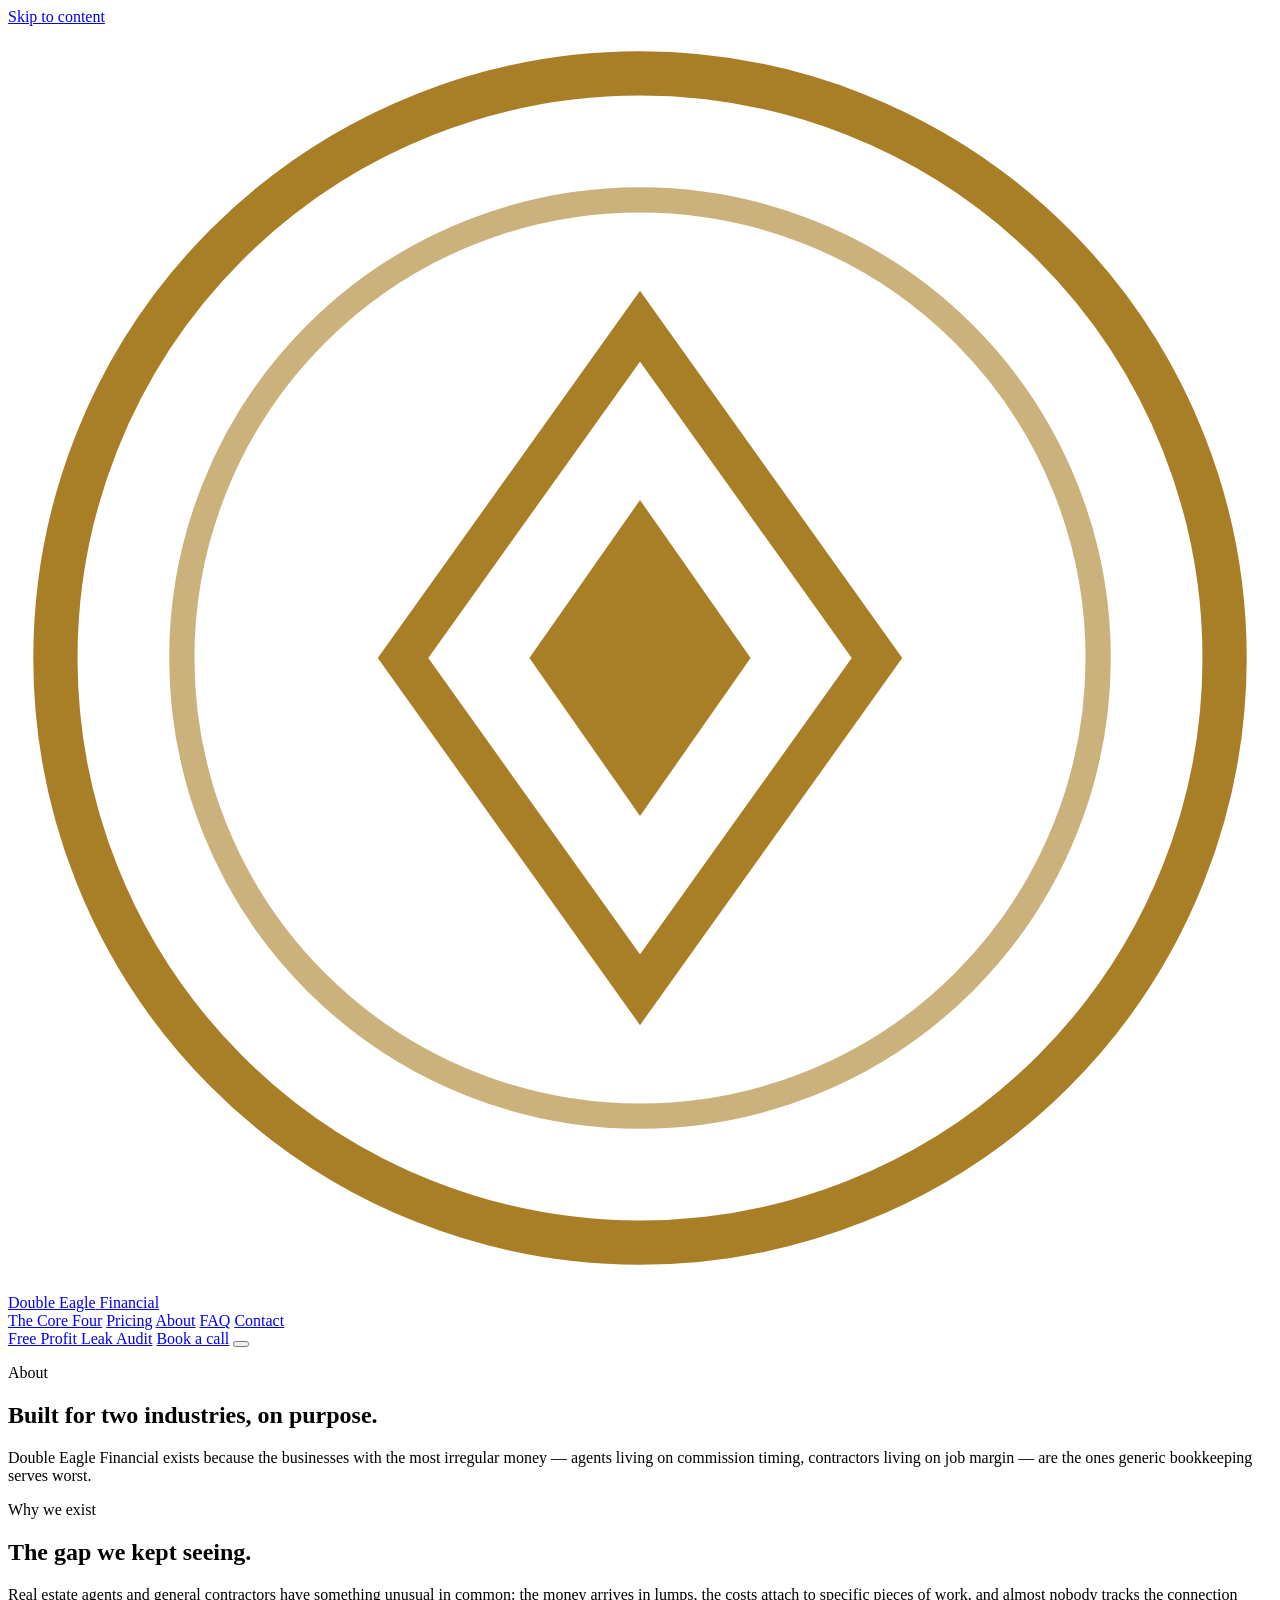
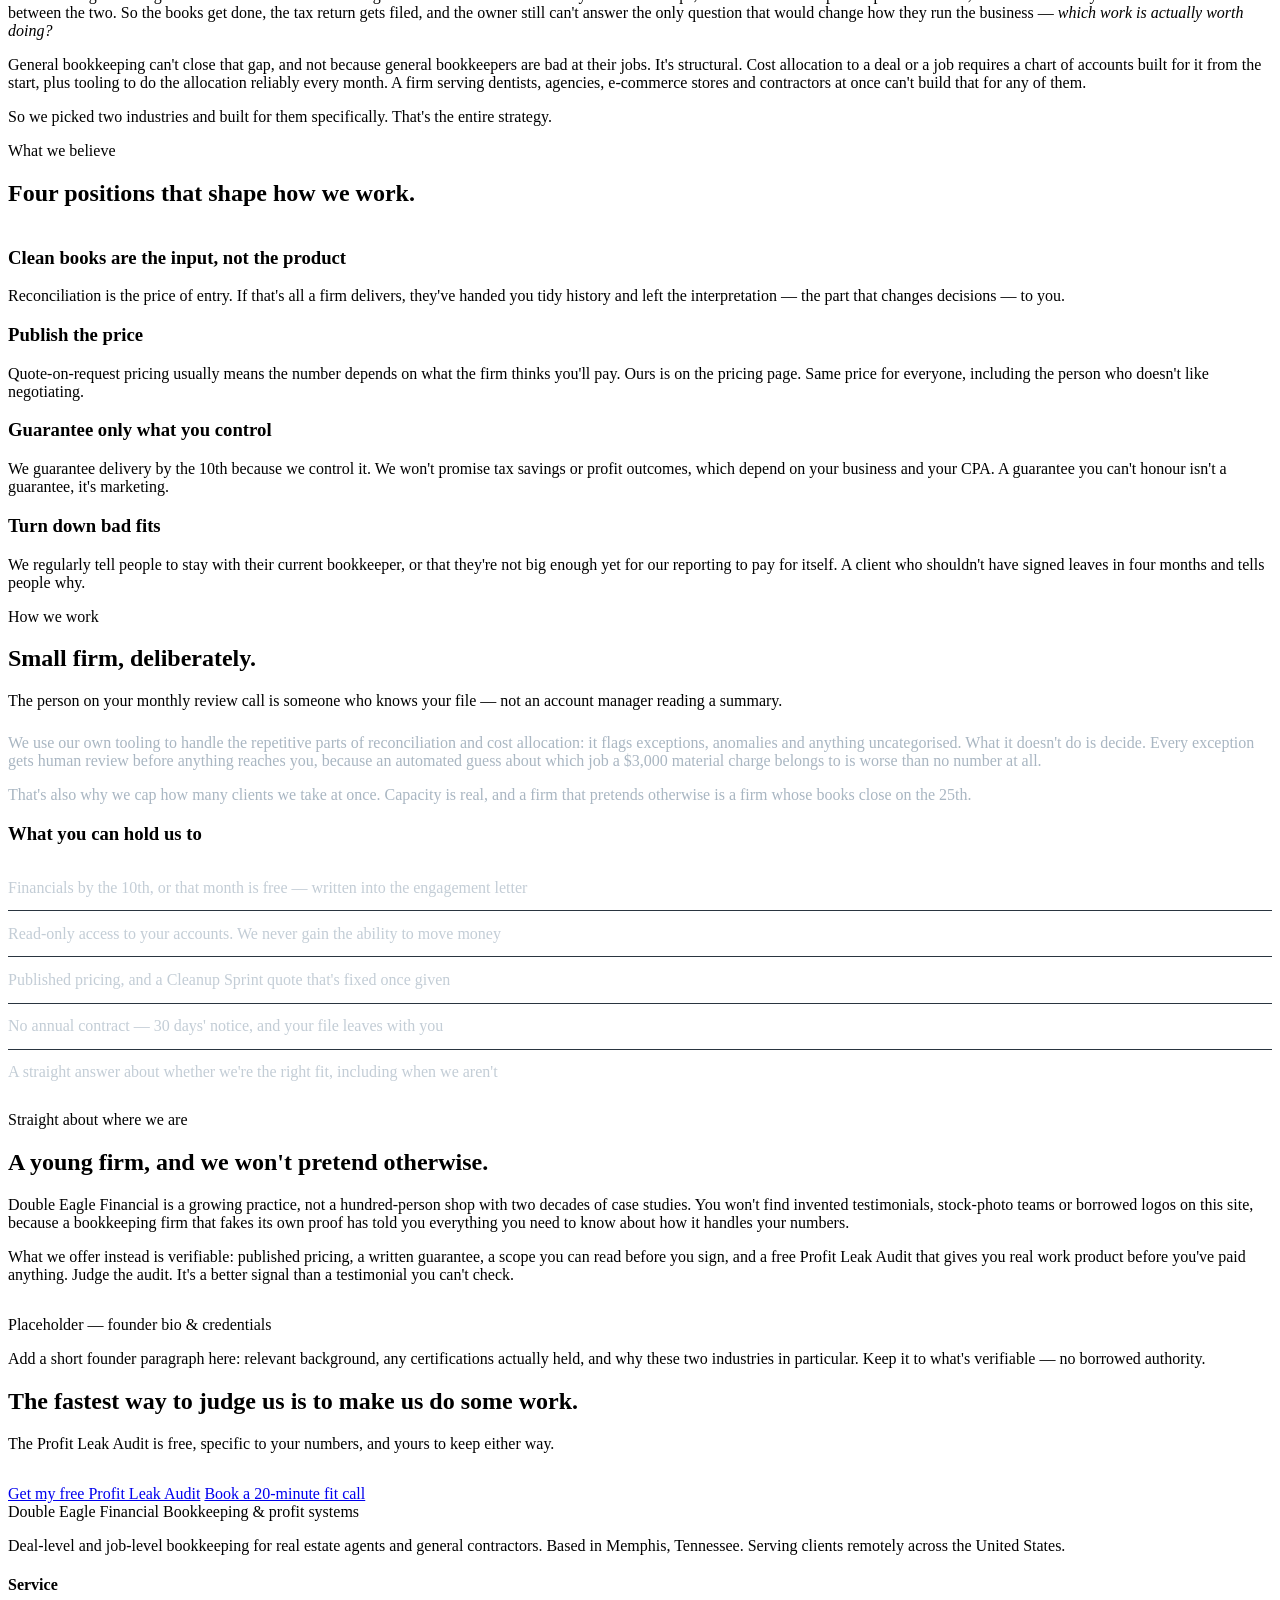
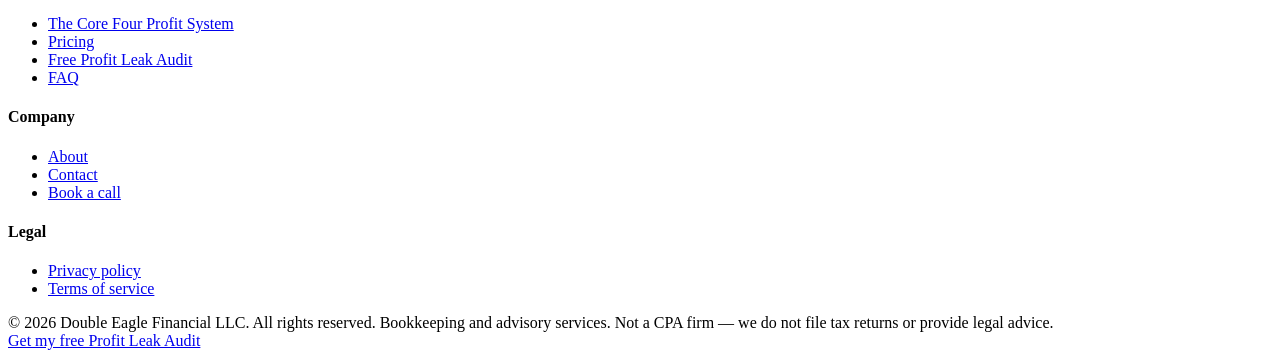
==== about.html @ de927825 "Add files via upload" ====
<!DOCTYPE html>
<html lang="en">
<head>
<meta charset="utf-8">
<meta name="viewport" content="width=device-width, initial-scale=1">
<title>About Double Eagle Financial | Bookkeeping Built for One Niche</title>
<meta name="description" content="Why we only work with real estate agents and general contractors, how we work, and what you can hold us to.">
<link rel="canonical" href="https://www.doubleeaglefinancial.com/about.html">
<meta name="robots" content="index, follow">

<meta property="og:type" content="website">
<meta property="og:site_name" content="Double Eagle Financial">
<meta property="og:title" content="About Double Eagle Financial | Bookkeeping Built for One Niche">
<meta property="og:description" content="Why we only work with real estate agents and general contractors, how we work, and what you can hold us to.">
<meta property="og:url" content="https://www.doubleeaglefinancial.com/about.html">
<meta property="og:image" content="https://www.doubleeaglefinancial.com/assets/img/og-card.svg">
<meta name="twitter:card" content="summary_large_image">

<link rel="icon" href="/assets/img/favicon.svg" type="image/svg+xml">
<link rel="apple-touch-icon" href="/assets/img/favicon.svg">
<meta name="theme-color" content="#10161C">

<link rel="preconnect" href="https://fonts.googleapis.com">
<link rel="preconnect" href="https://fonts.gstatic.com" crossorigin>
<link rel="preload" as="style" href="https://fonts.googleapis.com/css2?family=Fraunces:ital,opsz,wght@0,9..144,400..600;1,9..144,400..500&family=Inter:wght@400..700&family=IBM+Plex+Mono:wght@400;500&display=swap">
<link rel="stylesheet" href="https://fonts.googleapis.com/css2?family=Fraunces:ital,opsz,wght@0,9..144,400..600;1,9..144,400..500&family=Inter:wght@400..700&family=IBM+Plex+Mono:wght@400;500&display=swap" media="print" onload="this.media='all'">
<noscript><link rel="stylesheet" href="https://fonts.googleapis.com/css2?family=Fraunces:ital,opsz,wght@0,9..144,400..600;1,9..144,400..500&family=Inter:wght@400..700&family=IBM+Plex+Mono:wght@400;500&display=swap"></noscript>

<script>document.documentElement.className+=" js";</script>
<link rel="stylesheet" href="/assets/css/styles.css">
<script src="/assets/js/config.js"></script>

</head>
<body data-page="about">
<a class="skip-link" href="#main">Skip to content</a>

<header class="site-header">
  <div class="wrap header-inner">
    <a class="logo" href="/" aria-label="Double Eagle Financial — home">
      <svg class="logo-mark" viewBox="0 0 40 40" fill="none" aria-hidden="true" focusable="false">
        <circle cx="20" cy="20" r="18.5" stroke="#A87F26" stroke-width="1.4"/>
        <circle cx="20" cy="20" r="14.5" stroke="#A87F26" stroke-width="0.8" opacity="0.6"/>
        <path d="M20 9.5 L27.5 20 L20 30.5 L12.5 20 Z" stroke="#A87F26" stroke-width="1.3" fill="none"/>
        <path d="M20 15 L23.5 20 L20 25 L16.5 20 Z" fill="#A87F26"/>
      </svg>
      <span class="logo-text">
        <span class="logo-name">Double Eagle</span>
        <span class="logo-sub">Financial</span>
      </span>
    </a>

    <nav class="nav" id="primary-nav" aria-label="Main">
      <a href="/the-core-four.html">The Core Four</a>
      <a href="/pricing.html">Pricing</a>
      <a href="/about.html" aria-current="page">About</a>
      <a href="/faq.html">FAQ</a>
      <a href="/contact.html">Contact</a>
    </nav>

    <div class="header-cta">
      <a class="btn btn--ghost" href="/profit-leak-audit.html" data-cta="lead-magnet" data-cta-location="header">Free Profit Leak Audit</a>
      <a class="btn btn--primary" href="/book-a-call.html" data-cta="book-call" data-cta-location="header">Book a call</a>
      <button class="nav-toggle" type="button" aria-expanded="false" aria-controls="primary-nav" aria-label="Open menu">
        <span></span>
      </button>
    </div>
  </div>
</header>

<main id="main">
<section class="page-head">
  <div class="wrap">
    <p class="eyebrow">About</p>
    <h1>Built for two industries, on purpose.</h1>
    <p class="lede">Double Eagle Financial exists because the businesses with the most irregular money — agents living on commission timing, contractors living on job margin — are the ones generic bookkeeping serves worst.</p>
  </div>
</section>

<section class="section section--white">
  <div class="wrap wrap--narrow">
    <p class="eyebrow">Why we exist</p>
    <h2>The gap we kept seeing.</h2>
    <p>Real estate agents and general contractors have something unusual in common: the money arrives in lumps, the costs attach to specific pieces of work, and almost nobody tracks the connection between the two. So the books get done, the tax return gets filed, and the owner still can't answer the only question that would change how they run the business — <em>which work is actually worth doing?</em></p>
    <p>General bookkeeping can't close that gap, and not because general bookkeepers are bad at their jobs. It's structural. Cost allocation to a deal or a job requires a chart of accounts built for it from the start, plus tooling to do the allocation reliably every month. A firm serving dentists, agencies, e-commerce stores and contractors at once can't build that for any of them.</p>
    <p>So we picked two industries and built for them specifically. That's the entire strategy.</p>
  </div>
</section>

<section class="section">
  <div class="wrap">
    <p class="eyebrow">What we believe</p>
    <h2>Four positions that shape how we work.</h2>
    <div class="grid grid--2 reveal" style="margin-top:2.5rem">
      <div class="card">
        <h3>Clean books are the input, not the product</h3>
        <p>Reconciliation is the price of entry. If that's all a firm delivers, they've handed you tidy history and left the interpretation — the part that changes decisions — to you.</p>
      </div>
      <div class="card">
        <h3>Publish the price</h3>
        <p>Quote-on-request pricing usually means the number depends on what the firm thinks you'll pay. Ours is on the pricing page. Same price for everyone, including the person who doesn't like negotiating.</p>
      </div>
      <div class="card">
        <h3>Guarantee only what you control</h3>
        <p>We guarantee delivery by the 10th because we control it. We won't promise tax savings or profit outcomes, which depend on your business and your CPA. A guarantee you can't honour isn't a guarantee, it's marketing.</p>
      </div>
      <div class="card">
        <h3>Turn down bad fits</h3>
        <p>We regularly tell people to stay with their current bookkeeper, or that they're not big enough yet for our reporting to pay for itself. A client who shouldn't have signed leaves in four months and tells people why.</p>
      </div>
    </div>
  </div>
</section>

<section class="section section--ink">
  <div class="wrap">
    <div class="split">
      <div>
        <p class="eyebrow">How we work</p>
        <h2>Small firm, deliberately.</h2>
        <p class="lede">The person on your monthly review call is someone who knows your file — not an account manager reading a summary.</p>
        <p style="margin-top:1.5rem;color:#A9B6C2">We use our own tooling to handle the repetitive parts of reconciliation and cost allocation: it flags exceptions, anomalies and anything uncategorised. What it doesn't do is decide. Every exception gets human review before anything reaches you, because an automated guess about which job a $3,000 material charge belongs to is worse than no number at all.</p>
        <p style="color:#A9B6C2">That's also why we cap how many clients we take at once. Capacity is real, and a firm that pretends otherwise is a firm whose books close on the 25th.</p>
      </div>
      <div class="card card--ink">
        <h3>What you can hold us to</h3>
        <ul style="list-style:none;padding:0;margin:1.25rem 0 0">
          <li style="padding:.85rem 0;border-bottom:1px solid #2A3540;color:#C3CDD6">Financials by the 10th, or that month is free — written into the engagement letter</li>
          <li style="padding:.85rem 0;border-bottom:1px solid #2A3540;color:#C3CDD6">Read-only access to your accounts. We never gain the ability to move money</li>
          <li style="padding:.85rem 0;border-bottom:1px solid #2A3540;color:#C3CDD6">Published pricing, and a Cleanup Sprint quote that's fixed once given</li>
          <li style="padding:.85rem 0;border-bottom:1px solid #2A3540;color:#C3CDD6">No annual contract — 30 days' notice, and your file leaves with you</li>
          <li style="padding:.85rem 0;color:#C3CDD6">A straight answer about whether we're the right fit, including when we aren't</li>
        </ul>
      </div>
    </div>
  </div>
</section>

<section class="section section--white">
  <div class="wrap wrap--narrow">
    <p class="eyebrow">Straight about where we are</p>
    <h2>A young firm, and we won't pretend otherwise.</h2>
    <p>Double Eagle Financial is a growing practice, not a hundred-person shop with two decades of case studies. You won't find invented testimonials, stock-photo teams or borrowed logos on this site, because a bookkeeping firm that fakes its own proof has told you everything you need to know about how it handles your numbers.</p>
    <p>What we offer instead is verifiable: published pricing, a written guarantee, a scope you can read before you sign, and a free Profit Leak Audit that gives you real work product before you've paid anything. Judge the audit. It's a better signal than a testimonial you can't check.</p>
    <div class="proof-placeholder" style="margin-top:2rem">
      <span class="tag">Placeholder — founder bio &amp; credentials</span>
      <p>Add a short founder paragraph here: relevant background, any certifications actually held, and why these two industries in particular. Keep it to what's verifiable — no borrowed authority.</p>
    </div>
  </div>
</section>

<section class="section cta-band">
  <div class="wrap">
    <h2>The fastest way to judge us is to make us do some work.</h2>
    <p class="lede">The Profit Leak Audit is free, specific to your numbers, and yours to keep either way.</p>
    <div class="btn-row btn-row--center" style="margin-top:2rem">
      <a class="btn btn--primary" href="/profit-leak-audit.html" data-cta="lead-magnet" data-cta-location="about-footer">Get my free Profit Leak Audit</a>
      <a class="btn btn--ghost" href="/book-a-call.html" data-cta="book-call" data-cta-location="about-footer">Book a 20-minute fit call</a>
    </div>
  </div>
</section>

</main>

<footer class="site-footer">
  <div class="wrap">
    <div class="footer-grid">
      <div class="footer-brand">
        <span class="logo-text">
          <span class="logo-name">Double Eagle Financial</span>
          <span class="logo-sub">Bookkeeping &amp; profit systems</span>
        </span>
        <p class="footer-blurb">Deal-level and job-level bookkeeping for real estate agents and general contractors. Based in Memphis, Tennessee. Serving clients remotely across the United States.</p>
      </div>
      <div>
        <h4>Service</h4>
        <ul>
          <li><a href="/the-core-four.html">The Core Four Profit System</a></li>
          <li><a href="/pricing.html">Pricing</a></li>
          <li><a href="/profit-leak-audit.html">Free Profit Leak Audit</a></li>
          <li><a href="/faq.html">FAQ</a></li>
        </ul>
      </div>
      <div>
        <h4>Company</h4>
        <ul>
          <li><a href="/about.html">About</a></li>
          <li><a href="/contact.html">Contact</a></li>
          <li><a href="/book-a-call.html">Book a call</a></li>
        </ul>
      </div>
      <div>
        <h4>Legal</h4>
        <ul>
          <li><a href="/privacy.html">Privacy policy</a></li>
          <li><a href="/terms.html">Terms of service</a></li>
        </ul>
      </div>
    </div>
    <div class="footer-bottom">
      <span>© 2026 Double Eagle Financial LLC. All rights reserved.</span>
      <span class="footer-legal">Bookkeeping and advisory services. Not a CPA firm — we do not file tax returns or provide legal advice.</span>
    </div>
  </div>
</footer>

<div class="sticky-cta" aria-hidden="false">
  <a class="btn btn--primary" href="/profit-leak-audit.html" data-cta="lead-magnet" data-cta-location="sticky">Get my free Profit Leak Audit</a>
</div>

<script src="/assets/js/main.js" defer></script>
</body>
</html>
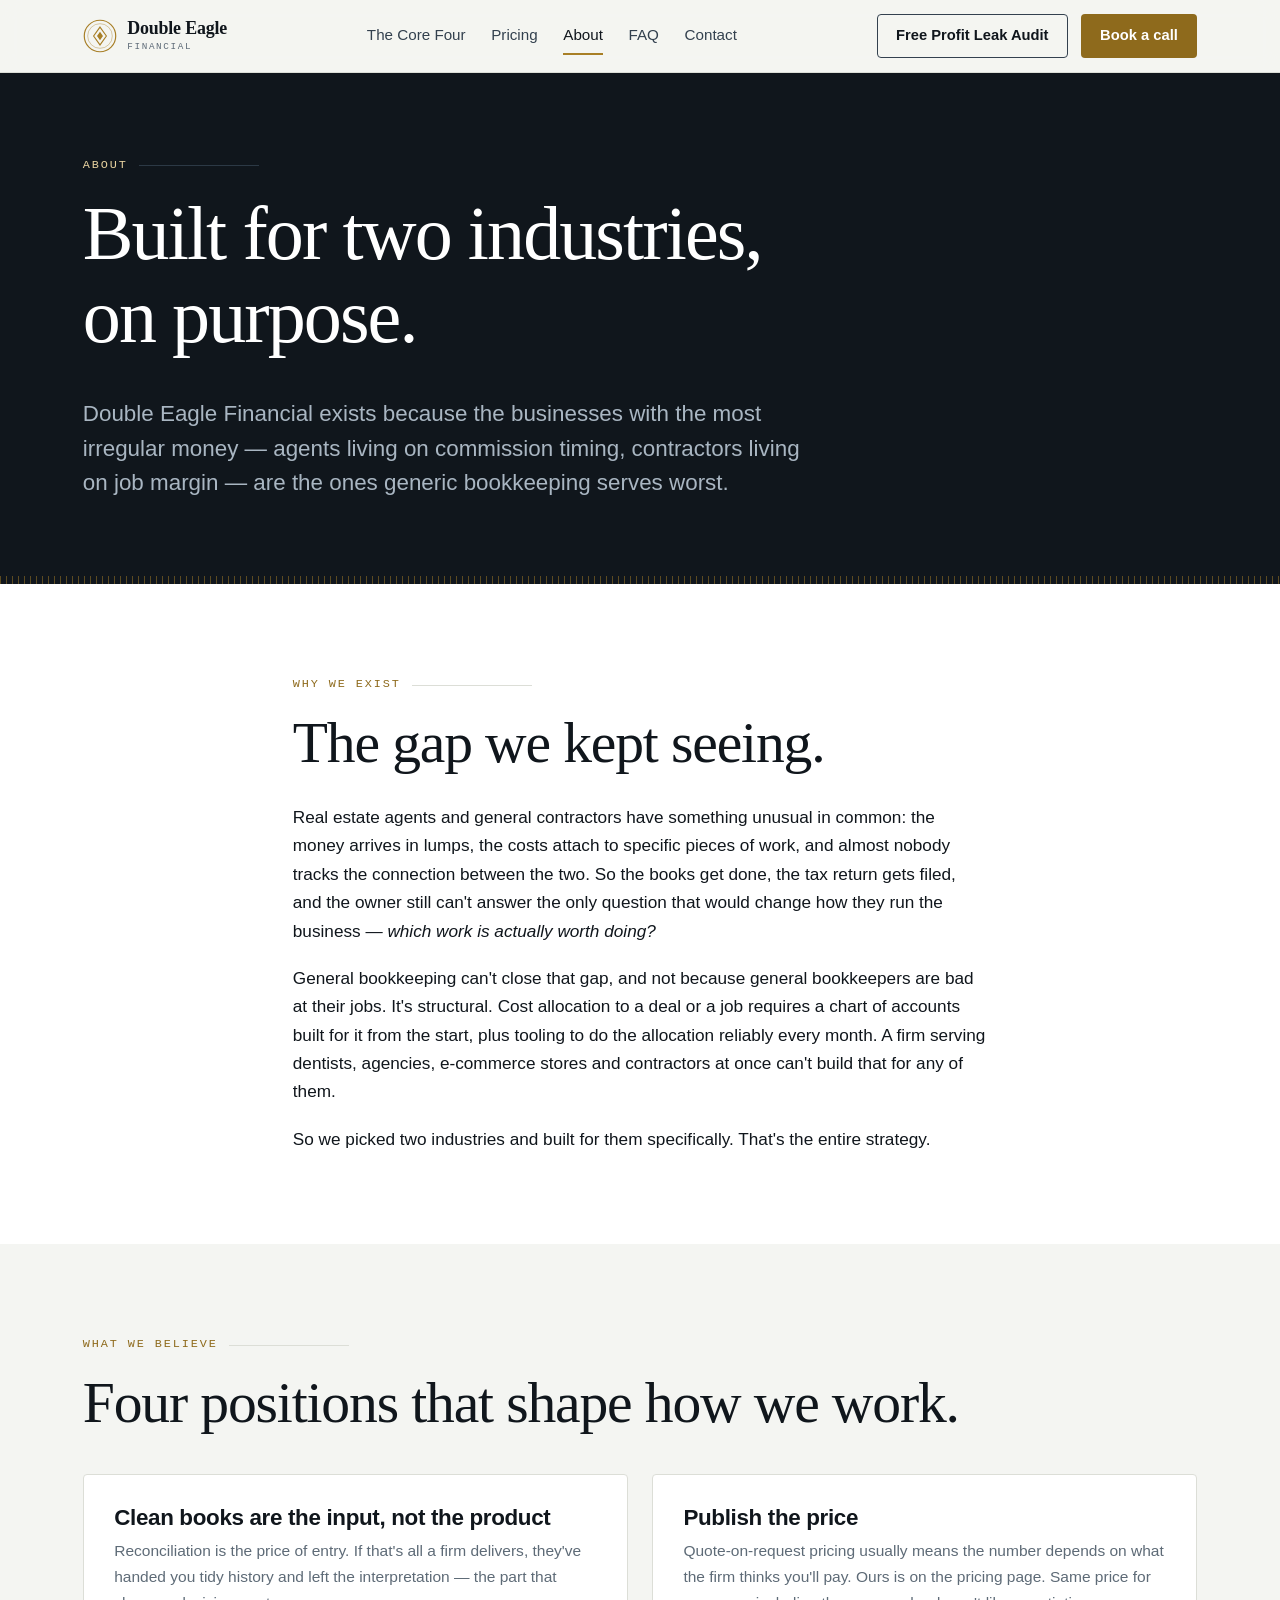
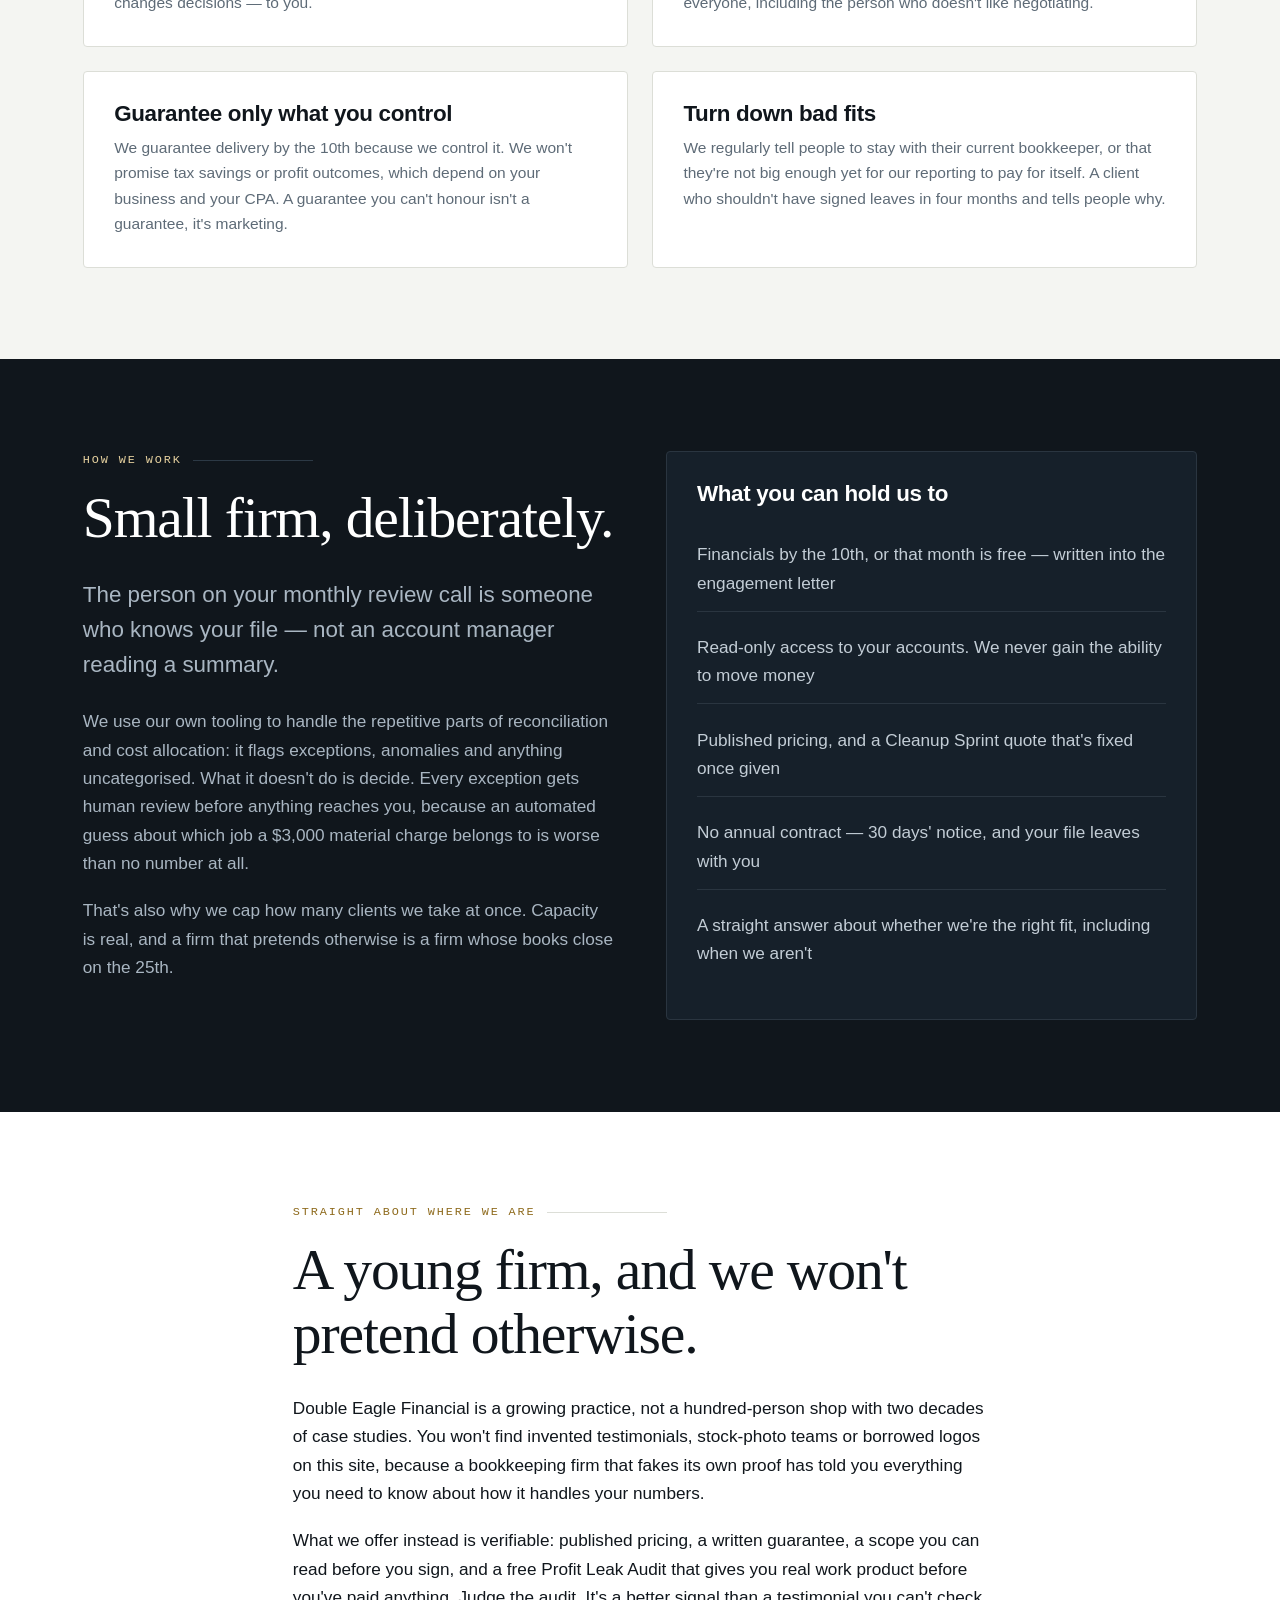
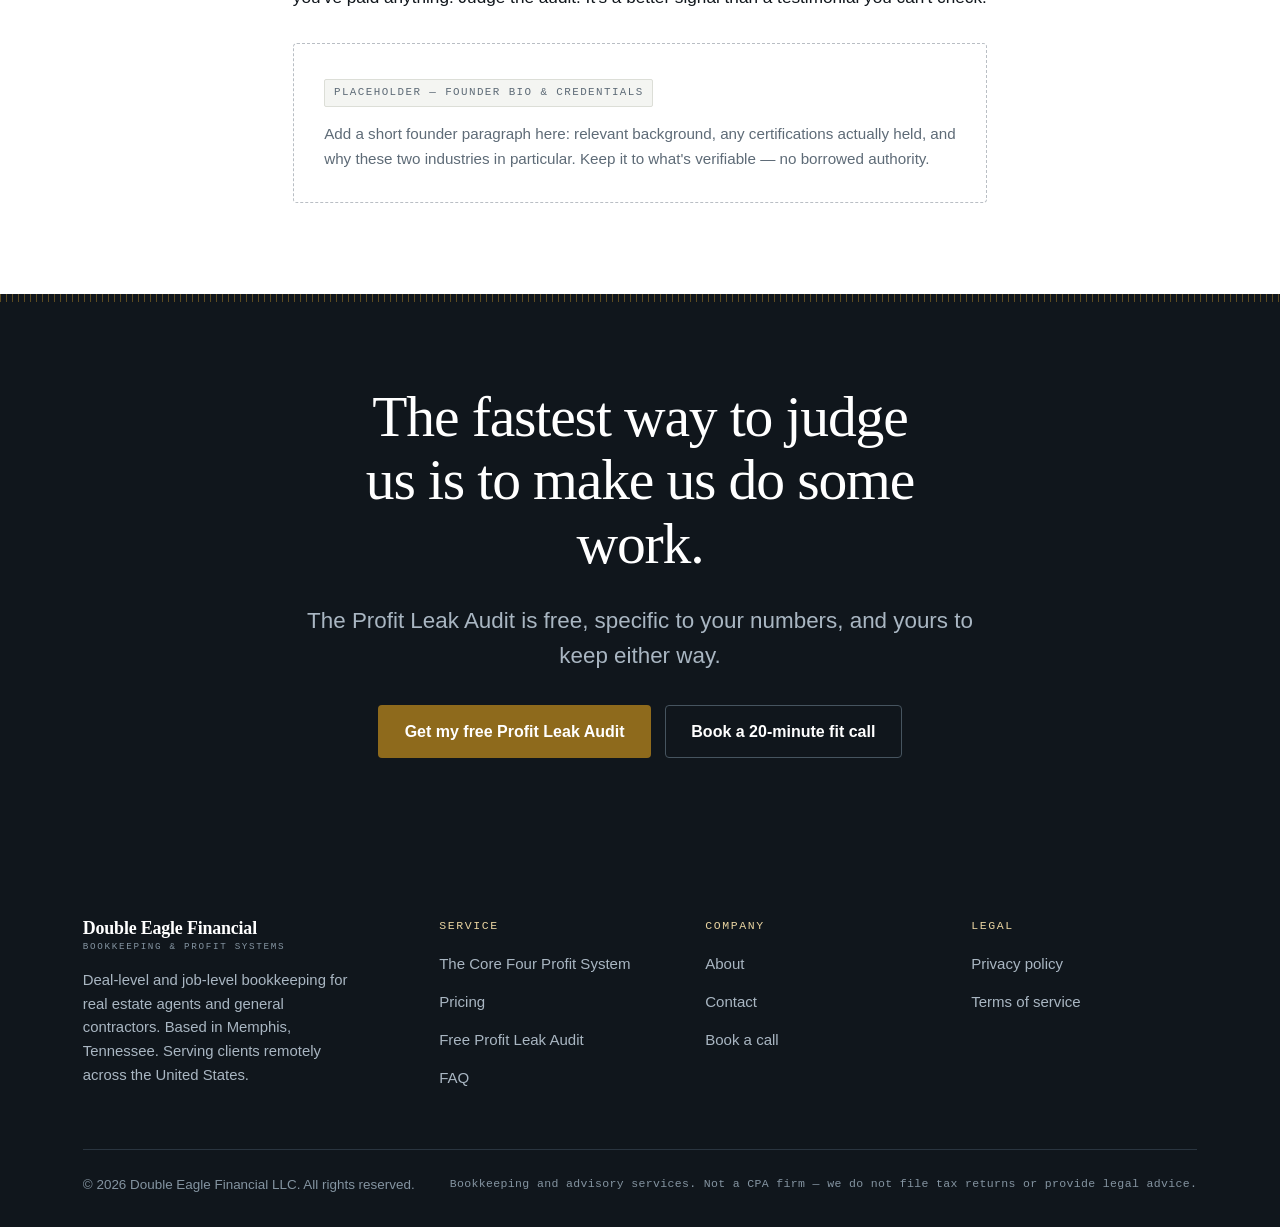
==== commit 642e3032: "Integrate Cal.com booking feature into a static GitHub-hosted site (6a84ea590c495b4e1f486183)" ====
--- a/about.html
+++ b/about.html
@@ -59,7 +59,7 @@
 
     <div class="header-cta">
       <a class="btn btn--ghost" href="/profit-leak-audit.html" data-cta="lead-magnet" data-cta-location="header">Free Profit Leak Audit</a>
-      <a class="btn btn--primary" href="/book-a-call.html" data-cta="book-call" data-cta-location="header">Book a call</a>
+      <a class="btn btn--primary" href="/book-a-call.html" data-cta="book-call" data-cta-location="header" data-cal-trigger>Book a call</a>
       <button class="nav-toggle" type="button" aria-expanded="false" aria-controls="primary-nav" aria-label="Open menu">
         <span></span>
       </button>
--- a/assets/css/styles.css
+++ b/assets/css/styles.css
@@ -0,0 +1,682 @@
+/* ==========================================================================
+   Double Eagle Financial — core stylesheet
+   Design system: "Milled Edge"
+   Palette derives from the 1907 Double Eagle: struck gold on ink, ledger rules.
+   ========================================================================== */
+
+/* ---------- Tokens ---------- */
+:root {
+  --ink:        #10161C;
+  --ink-2:      #1A242D;
+  --slate:      #33414E;
+  --muted:      #5E6B77;
+  --paper:      #F4F5F2;
+  --white:      #FFFFFF;
+  /* --brass is DECORATIVE ONLY (borders, rules, icons, the milled edge):
+     3.35:1 on paper, which clears the 3:1 minimum for non-text UI.
+     --brass-text is the accessible variant for text and button fills:
+     4.97:1 against both white and paper, so it clears WCAG AA. */
+  --brass:      #A87F26;
+  --brass-text: #8E6A1C;
+  --brass-deep: #6F5215;
+  --brass-mid:  #C69B3C;
+  --brass-lt:   #E8D3A0;
+  --verdigris:  #2C5F52;
+  --line:       #DCDED7;
+  --line-dark:  #2A3540;
+
+  --font-display: "Fraunces", Georgia, "Times New Roman", serif;
+  --font-body:    "Inter", -apple-system, BlinkMacSystemFont, "Segoe UI", Roboto, sans-serif;
+  --font-mono:    "IBM Plex Mono", ui-monospace, SFMono-Regular, Menlo, monospace;
+
+  --step--1: clamp(0.80rem, 0.77rem + 0.15vw, 0.875rem);
+  --step-0:  clamp(1.00rem, 0.96rem + 0.20vw, 1.075rem);
+  --step-1:  clamp(1.20rem, 1.12rem + 0.40vw, 1.40rem);
+  --step-2:  clamp(1.45rem, 1.30rem + 0.75vw, 1.85rem);
+  --step-3:  clamp(1.80rem, 1.52rem + 1.35vw, 2.55rem);
+  --step-4:  clamp(2.15rem, 1.65rem + 2.45vw, 3.60rem);
+  --step-5:  clamp(2.55rem, 1.75rem + 3.90vw, 4.75rem);
+
+  --gutter: clamp(1.15rem, 0.85rem + 1.5vw, 2.5rem);
+  --section-y: clamp(3.5rem, 2.5rem + 4vw, 6.5rem);
+  --maxw: 1180px;
+  --radius: 4px;
+  --shadow-sm: 0 1px 2px rgba(16, 22, 28, .06), 0 4px 14px rgba(16, 22, 28, .05);
+  --shadow-md: 0 2px 6px rgba(16, 22, 28, .08), 0 18px 44px rgba(16, 22, 28, .10);
+}
+
+/* ---------- Reset ---------- */
+*, *::before, *::after { box-sizing: border-box; }
+html {
+  -webkit-text-size-adjust: 100%;
+  scroll-behavior: smooth;
+  /* Sticky header is ~72px; keep anchor targets clear of it. */
+  scroll-padding-top: 92px;
+}
+body {
+  margin: 0;
+  background: var(--paper);
+  color: var(--ink);
+  font-family: var(--font-body);
+  font-size: var(--step-0);
+  line-height: 1.65;
+  -webkit-font-smoothing: antialiased;
+  overflow-x: hidden;
+}
+img, svg { max-width: 100%; height: auto; display: block; }
+h1, h2, h3, h4 { margin: 0 0 .5em; line-height: 1.1; font-weight: 600; letter-spacing: -0.015em; }
+h1 { font-family: var(--font-display); font-size: var(--step-5); font-weight: 500; letter-spacing: -0.025em; }
+h2 { font-family: var(--font-display); font-size: var(--step-4); font-weight: 500; letter-spacing: -0.02em; }
+h3 { font-size: var(--step-2); }
+h4 { font-size: var(--step-1); }
+p  { margin: 0 0 1.1em; }
+p:last-child { margin-bottom: 0; }
+a { color: inherit; }
+ul, ol { margin: 0 0 1.1em; padding-left: 1.15em; }
+li { margin-bottom: .45em; }
+strong { font-weight: 650; }
+
+@media (prefers-reduced-motion: reduce) {
+  html { scroll-behavior: auto; }
+  *, *::before, *::after { animation-duration: .001ms !important; transition-duration: .001ms !important; }
+}
+
+/* ---------- Utilities ---------- */
+.wrap { width: 100%; max-width: var(--maxw); margin-inline: auto; padding-inline: var(--gutter); }
+.wrap--narrow { max-width: 760px; }
+.section { padding-block: var(--section-y); }
+.section--tight { padding-block: clamp(2.5rem, 2rem + 2vw, 4rem); }
+.section--ink { background: var(--ink); color: var(--paper); }
+.section--white { background: var(--white); }
+.section--ink h2, .section--ink h3 { color: var(--white); }
+.center { text-align: center; }
+.lede { font-size: var(--step-1); color: var(--muted); line-height: 1.55; }
+.section--ink .lede { color: #A9B6C2; }
+.sr-only {
+  position: absolute; width: 1px; height: 1px; padding: 0; margin: -1px;
+  overflow: hidden; clip: rect(0 0 0 0); white-space: nowrap; border: 0;
+}
+.skip-link {
+  position: absolute; left: 8px; top: -60px; z-index: 999;
+  background: var(--ink); color: var(--white); padding: .7rem 1rem; border-radius: var(--radius);
+  transition: top .15s ease;
+}
+.skip-link:focus { top: 8px; }
+
+:focus-visible {
+  outline: 3px solid var(--brass-mid);
+  outline-offset: 3px;
+  border-radius: 2px;
+}
+
+/* Eyebrow — mono ledger label */
+.eyebrow {
+  font-family: var(--font-mono);
+  font-size: .74rem;
+  letter-spacing: .16em;
+  text-transform: uppercase;
+  color: var(--brass-text);
+  margin: 0 0 1rem;
+  display: flex;
+  align-items: center;
+  gap: .7rem;
+}
+.eyebrow::after { content: ""; flex: 1; height: 1px; background: var(--line); max-width: 120px; }
+.eyebrow--center { justify-content: center; }
+.eyebrow--center::before { content: ""; flex: 1; height: 1px; background: var(--line); max-width: 120px; }
+.section--ink .eyebrow { color: var(--brass-lt); }
+.section--ink .eyebrow::after, .section--ink .eyebrow::before { background: #2C3945; }
+
+/* Signature: the milled (reeded) edge of a Double Eagle coin */
+.milled {
+  height: 10px;
+  width: 100%;
+  background-image: repeating-linear-gradient(
+    90deg,
+    var(--brass) 0 1px,
+    transparent 1px 6px
+  );
+  opacity: .5;
+}
+.milled--sm { height: 7px; opacity: .45; }
+.section--ink .milled { background-image: repeating-linear-gradient(90deg, var(--brass-mid) 0 1px, transparent 1px 6px); }
+
+/* ---------- Buttons ---------- */
+.btn {
+  display: inline-flex; align-items: center; justify-content: center; gap: .55rem;
+  font-family: var(--font-body); font-size: 1rem; font-weight: 600; line-height: 1.2;
+  padding: 1rem 1.6rem; min-height: 52px;
+  border: 1px solid transparent; border-radius: var(--radius);
+  text-decoration: none; cursor: pointer;
+  transition: background-color .18s ease, color .18s ease, border-color .18s ease, transform .18s ease;
+}
+.btn--primary { background: var(--brass-text); color: #FFF; }
+.btn--primary:hover { background: var(--brass-deep); transform: translateY(-1px); }
+.btn--dark { background: var(--ink); color: var(--white); }
+.btn--dark:hover { background: var(--ink-2); transform: translateY(-1px); }
+.btn--ghost { background: transparent; color: var(--ink); border-color: var(--slate); }
+.btn--ghost:hover { background: var(--ink); color: var(--white); }
+.section--ink .btn--ghost { color: var(--white); border-color: #46545F; }
+.section--ink .btn--ghost:hover { background: var(--white); color: var(--ink); }
+.btn--block { width: 100%; }
+.btn-row { display: flex; flex-wrap: wrap; gap: .85rem; }
+.btn-row--center { justify-content: center; }
+
+.btn-note {
+  font-family: var(--font-mono); font-size: .78rem; color: var(--muted);
+  letter-spacing: .02em; margin-top: 1rem;
+}
+.section--ink .btn-note { color: #94A2AE; }
+
+/* ---------- Header ---------- */
+.site-header {
+  position: sticky; top: 0; z-index: 100;
+  background: rgba(244, 245, 242, .93);
+  backdrop-filter: blur(10px);
+  border-bottom: 1px solid var(--line);
+}
+.header-inner {
+  display: flex; align-items: center; justify-content: space-between;
+  gap: 1rem; min-height: 72px;
+}
+.logo { display: flex; align-items: center; gap: .65rem; text-decoration: none; flex-shrink: 0; }
+.logo-mark { width: 34px; height: 34px; flex-shrink: 0; }
+.logo-text { display: flex; flex-direction: column; line-height: 1; }
+.logo-name { font-family: var(--font-display); font-size: 1.12rem; font-weight: 600; letter-spacing: -.01em; }
+.logo-sub {
+  font-family: var(--font-mono); font-size: .58rem; letter-spacing: .18em;
+  text-transform: uppercase; color: var(--muted); margin-top: 4px;
+}
+.nav { display: flex; align-items: center; gap: 1.6rem; }
+.nav a {
+  text-decoration: none; font-size: .95rem; font-weight: 500; color: var(--slate);
+  padding: .35rem 0; border-bottom: 2px solid transparent; transition: color .15s, border-color .15s;
+}
+.nav a:hover { color: var(--ink); }
+.nav a[aria-current="page"] { color: var(--ink); border-bottom-color: var(--brass); }
+.header-cta { display: flex; align-items: center; gap: .8rem; }
+.header-cta .btn { padding: .7rem 1.15rem; min-height: 44px; font-size: .92rem; }
+.nav-toggle {
+  display: none; background: none; border: 1px solid var(--line); border-radius: var(--radius);
+  width: 46px; height: 46px; cursor: pointer; align-items: center; justify-content: center;
+}
+.nav-toggle span { display: block; width: 20px; height: 2px; background: var(--ink); position: relative; }
+.nav-toggle span::before, .nav-toggle span::after {
+  content: ""; position: absolute; left: 0; width: 20px; height: 2px; background: var(--ink);
+  transition: transform .2s ease, opacity .2s ease;
+}
+.nav-toggle span::before { top: -6px; }
+.nav-toggle span::after  { top: 6px; }
+.nav-toggle[aria-expanded="true"] span { background: transparent; }
+.nav-toggle[aria-expanded="true"] span::before { transform: translateY(6px) rotate(45deg); }
+.nav-toggle[aria-expanded="true"] span::after  { transform: translateY(-6px) rotate(-45deg); }
+
+@media (max-width: 900px) {
+  .nav-toggle { display: flex; }
+  .nav {
+    position: absolute; top: 100%; left: 0; right: 0;
+    flex-direction: column; align-items: stretch; gap: 0;
+    background: var(--white); border-bottom: 1px solid var(--line);
+    padding: .5rem var(--gutter) 1.25rem;
+    box-shadow: var(--shadow-md);
+    display: none;
+  }
+  .nav.is-open { display: flex; }
+  .nav a { padding: .95rem 0; border-bottom: 1px solid var(--line); font-size: 1.05rem; }
+  .nav a[aria-current="page"] { border-bottom-color: var(--line); color: var(--brass); }
+  .header-cta .btn--ghost { display: none; }
+}
+@media (max-width: 460px) {
+  .header-cta .btn { font-size: .84rem; padding: .65rem .8rem; }
+  .logo-sub { display: none; }
+}
+
+/* ---------- Hero ---------- */
+.hero {
+  background: var(--ink);
+  color: var(--paper);
+  position: relative;
+  overflow: hidden;
+  padding-block: clamp(3.5rem, 2.5rem + 5vw, 7rem);
+}
+.hero::after {
+  content: ""; position: absolute; inset: auto 0 0 0; height: 10px;
+  background-image: repeating-linear-gradient(90deg, var(--brass) 0 1px, transparent 1px 6px);
+  opacity: .55;
+}
+.hero-grid { display: grid; grid-template-columns: 1.12fr .88fr; gap: clamp(2rem, 1rem + 4vw, 4.5rem); align-items: center; }
+.hero h1 { color: var(--white); margin-bottom: .55em; }
+.hero h1 em { font-style: italic; color: var(--brass-lt); }
+.hero-sub { font-size: var(--step-1); color: #A9B6C2; max-width: 34ch; line-height: 1.5; }
+.hero-trust {
+  margin-top: 2.2rem; padding-top: 1.4rem; border-top: 1px solid #2A3540;
+  display: flex; flex-wrap: wrap; gap: 1.1rem 2rem;
+}
+.hero-trust li { list-style: none; margin: 0; font-family: var(--font-mono); font-size: .78rem; letter-spacing: .04em; color: #A9B6C2; display: flex; align-items: center; gap: .5rem; }
+.hero-trust li::before { content: ""; width: 6px; height: 6px; background: var(--brass-mid); border-radius: 50%; flex-shrink: 0; }
+.hero-trust ul { padding: 0; margin: 0; display: contents; }
+
+/* Hero signature panel: a ledger card, the artifact of the business */
+.ledger-card {
+  background: #16202A;
+  border: 1px solid #2A3540;
+  border-radius: var(--radius);
+  padding: 1.6rem;
+  box-shadow: 0 24px 60px rgba(0,0,0,.35);
+}
+.ledger-card__head {
+  display: flex; justify-content: space-between; align-items: baseline;
+  font-family: var(--font-mono); font-size: .72rem; letter-spacing: .1em; text-transform: uppercase;
+  color: #8494A1; padding-bottom: .9rem; border-bottom: 1px solid #2A3540;
+}
+.ledger-card__head strong { color: var(--brass-lt); font-weight: 500; }
+.ledger-row {
+  display: grid; grid-template-columns: 1fr auto; gap: 1rem;
+  padding: .85rem 0; border-bottom: 1px dotted #2A3540; align-items: baseline;
+}
+.ledger-row:last-of-type { border-bottom: 0; }
+.ledger-row span { font-size: .92rem; color: #C3CDD6; }
+.ledger-row b { font-family: var(--font-mono); font-size: .95rem; font-weight: 500; color: var(--white); }
+.ledger-row b.pos { color: #7FBFAC; }
+.ledger-row b.neg { color: #E0A38A; }
+.ledger-card__foot {
+  margin-top: 1.1rem; padding-top: 1.1rem; border-top: 1px solid #2A3540;
+  font-family: var(--font-mono); font-size: .74rem; color: #8494A1; line-height: 1.5;
+}
+.ledger-card__foot b { color: var(--brass-lt); font-weight: 500; }
+
+@media (max-width: 880px) {
+  .hero-grid { grid-template-columns: 1fr; }
+  .hero-sub { max-width: 46ch; }
+  .ledger-card { order: 2; }
+}
+
+/* ---------- Trust strip ---------- */
+.trust-strip { background: var(--white); border-bottom: 1px solid var(--line); }
+.trust-strip .wrap { display: flex; flex-wrap: wrap; gap: 1rem 2.5rem; justify-content: space-between; padding-block: 1.35rem; }
+.trust-item { display: flex; align-items: center; gap: .6rem; font-size: .9rem; color: var(--slate); }
+.trust-item svg { flex-shrink: 0; color: var(--brass); }
+
+/* ---------- Generic page header ---------- */
+.page-head { background: var(--ink); color: var(--paper); padding-block: clamp(3rem, 2rem + 4vw, 5.5rem); position: relative; }
+.page-head::after {
+  content: ""; position: absolute; inset: auto 0 0 0; height: 8px;
+  background-image: repeating-linear-gradient(90deg, var(--brass) 0 1px, transparent 1px 6px); opacity: .5;
+}
+.page-head h1 { color: var(--white); max-width: 20ch; }
+.page-head .lede { color: #A9B6C2; max-width: 58ch; }
+
+/* ---------- Grids & cards ---------- */
+.grid { display: grid; gap: 1.5rem; }
+.grid--2 { grid-template-columns: repeat(2, 1fr); }
+.grid--3 { grid-template-columns: repeat(3, 1fr); }
+.grid--4 { grid-template-columns: repeat(4, 1fr); }
+@media (max-width: 900px) { .grid--3, .grid--4 { grid-template-columns: repeat(2, 1fr); } }
+@media (max-width: 620px) { .grid--2, .grid--3, .grid--4 { grid-template-columns: 1fr; } }
+
+.card {
+  background: var(--white);
+  border: 1px solid var(--line);
+  border-radius: var(--radius);
+  padding: clamp(1.4rem, 1.1rem + 1vw, 2rem);
+}
+.card h3 { font-size: var(--step-1); margin-bottom: .5rem; }
+.card p { color: var(--muted); font-size: .97rem; margin-bottom: 0; }
+.card--ink { background: #16202A; border-color: #2A3540; }
+.card--ink h3 { color: var(--white); }
+.card--ink p { color: #A9B6C2; }
+
+/* Problem cards — ledger-ruled */
+.rule-card {
+  background: var(--white); border: 1px solid var(--line); border-radius: var(--radius);
+  padding: clamp(1.4rem, 1.1rem + 1vw, 1.9rem);
+  border-top: 3px solid var(--brass);
+}
+.rule-card .tag {
+  font-family: var(--font-mono); font-size: .7rem; letter-spacing: .14em; text-transform: uppercase;
+  color: var(--brass-text); display: block; margin-bottom: .8rem;
+}
+.rule-card h3 { font-size: var(--step-1); }
+.rule-card p { color: var(--muted); font-size: .97rem; margin: 0; }
+
+/* Cost-of-problem figures */
+.figure-grid { display: grid; grid-template-columns: repeat(3, 1fr); gap: 1px; background: #2A3540; border: 1px solid #2A3540; border-radius: var(--radius); overflow: hidden; }
+@media (max-width: 780px) { .figure-grid { grid-template-columns: 1fr; } }
+.figure {
+  background: var(--ink); padding: clamp(1.5rem, 1.2rem + 1vw, 2.2rem);
+}
+.figure dt { font-family: var(--font-mono); font-size: .72rem; letter-spacing: .13em; text-transform: uppercase; color: var(--brass-lt); margin-bottom: .9rem; }
+.figure dd { margin: 0; color: #A9B6C2; font-size: .97rem; }
+.figure dd strong { display: block; color: var(--white); font-family: var(--font-display); font-size: var(--step-2); font-weight: 500; margin-bottom: .5rem; letter-spacing: -.02em; }
+
+/* Steps — sequence, so numbering carries real information */
+.steps { counter-reset: step; display: grid; gap: 0; }
+.step {
+  counter-increment: step;
+  display: grid; grid-template-columns: auto 1fr; gap: 1.5rem;
+  padding: 1.7rem 0; border-top: 1px solid var(--line);
+}
+.step:last-child { border-bottom: 1px solid var(--line); }
+.step::before {
+  content: counter(step, decimal-leading-zero);
+  font-family: var(--font-mono); font-size: .8rem; color: var(--brass-text);
+  letter-spacing: .1em; padding-top: .35rem;
+}
+.step h3 { font-size: var(--step-1); margin-bottom: .35rem; }
+.step p { color: var(--muted); margin: 0; }
+.step .when { font-family: var(--font-mono); font-size: .74rem; color: var(--muted); letter-spacing: .06em; display: block; margin-top: .6rem; }
+
+/* Included list */
+.included { display: grid; grid-template-columns: repeat(2, 1fr); gap: 0 3rem; }
+@media (max-width: 720px) { .included { grid-template-columns: 1fr; } }
+.included li {
+  list-style: none; padding: .95rem 0 .95rem 1.9rem; border-bottom: 1px solid var(--line);
+  position: relative; margin: 0; font-size: .98rem;
+}
+.included li::before {
+  content: ""; position: absolute; left: 0; top: 1.35rem;
+  width: 10px; height: 10px; border-radius: 50%; border: 2px solid var(--brass);
+}
+.included ul { padding: 0; margin: 0; }
+
+/* Offer stack table */
+.stack { border: 1px solid var(--line); border-radius: var(--radius); overflow: hidden; background: var(--white); }
+.stack-row {
+  display: grid; grid-template-columns: 1fr auto; gap: 1rem;
+  padding: 1.05rem clamp(1rem, .8rem + 1vw, 1.6rem); border-bottom: 1px solid var(--line);
+  align-items: baseline;
+}
+.stack-row:last-child { border-bottom: 0; }
+.stack-row strong { font-weight: 600; }
+.stack-row span { font-family: var(--font-mono); font-size: .88rem; color: var(--muted); white-space: nowrap; }
+.stack-row small { display: block; color: var(--muted); font-size: .88rem; font-weight: 400; margin-top: .2rem; }
+.stack-row--total { background: var(--ink); color: var(--white); }
+.stack-row--total span, .stack-row--total small { color: var(--brass-lt); }
+
+/* ---------- Pricing ---------- */
+.tiers { display: grid; grid-template-columns: repeat(3, 1fr); gap: 1.25rem; align-items: start; }
+@media (max-width: 960px) { .tiers { grid-template-columns: 1fr; max-width: 560px; margin-inline: auto; } }
+.tier {
+  background: var(--white); border: 1px solid var(--line); border-radius: var(--radius);
+  padding: clamp(1.5rem, 1.2rem + 1vw, 2rem); display: flex; flex-direction: column; height: 100%;
+}
+.tier--featured {
+  border: 2px solid var(--brass); box-shadow: var(--shadow-md); position: relative;
+}
+@media (min-width: 961px) { .tier--featured { transform: translateY(-14px); } }
+.tier__flag {
+  position: absolute; top: -13px; left: 50%; transform: translateX(-50%);
+  background: var(--brass-text); color: #FFF; font-family: var(--font-mono);
+  font-size: .68rem; letter-spacing: .13em; text-transform: uppercase;
+  padding: .35rem .85rem; border-radius: 2px; white-space: nowrap;
+}
+.tier__name { font-family: var(--font-display); font-size: var(--step-2); font-weight: 500; margin-bottom: .25rem; }
+.tier__for { font-family: var(--font-mono); font-size: .74rem; letter-spacing: .06em; color: var(--brass-text); text-transform: uppercase; margin-bottom: 1.1rem; }
+.tier__price { display: flex; align-items: baseline; gap: .35rem; margin-bottom: .35rem; }
+.tier__price b { font-family: var(--font-display); font-size: clamp(2.1rem, 1.7rem + 1.6vw, 2.8rem); font-weight: 500; letter-spacing: -.03em; }
+.tier__price span { font-family: var(--font-mono); font-size: .85rem; color: var(--muted); }
+.tier__setup { font-size: .88rem; color: var(--muted); margin-bottom: 1.3rem; padding-bottom: 1.3rem; border-bottom: 1px solid var(--line); }
+.tier ul { list-style: none; padding: 0; margin: 0 0 1.6rem; flex: 1; }
+.tier li { position: relative; padding-left: 1.6rem; margin-bottom: .7rem; font-size: .95rem; line-height: 1.5; }
+.tier li::before {
+  content: ""; position: absolute; left: 0; top: .48em; width: 9px; height: 5px;
+  border-left: 2px solid var(--brass); border-bottom: 2px solid var(--brass);
+  transform: rotate(-45deg);
+}
+.tier li.off { color: #6B757E; }
+.tier li.off::before { border-color: #C8CDD2; }
+
+/* Comparison table */
+.compare-wrap { overflow-x: auto; -webkit-overflow-scrolling: touch; border: 1px solid var(--line); border-radius: var(--radius); background: var(--white); }
+table.compare { width: 100%; min-width: 620px; border-collapse: collapse; font-size: .94rem; }
+table.compare th, table.compare td { padding: .95rem 1rem; text-align: left; border-bottom: 1px solid var(--line); }
+table.compare thead th { background: var(--ink); color: var(--white); font-family: var(--font-mono); font-size: .74rem; letter-spacing: .1em; text-transform: uppercase; font-weight: 500; }
+table.compare tbody th { font-weight: 500; color: var(--slate); }
+table.compare td { text-align: center; color: var(--slate); }
+table.compare td.yes { color: var(--verdigris); font-weight: 600; }
+table.compare td.no  { color: #6B757E; }
+table.compare tr:last-child th, table.compare tr:last-child td { border-bottom: 0; }
+.table-hint { font-family: var(--font-mono); font-size: .74rem; color: var(--muted); margin-top: .7rem; }
+@media (min-width: 720px) { .table-hint { display: none; } }
+
+/* ---------- Guarantee ---------- */
+.guarantee {
+  background: var(--white); border: 1px solid var(--line); border-left: 4px solid var(--brass);
+  border-radius: var(--radius); padding: clamp(1.6rem, 1.2rem + 1.5vw, 2.6rem);
+}
+.guarantee h3 { font-family: var(--font-display); font-size: var(--step-2); font-weight: 500; }
+.guarantee p { color: var(--slate); margin-bottom: .8rem; }
+.guarantee p:last-child { margin-bottom: 0; }
+
+/* ---------- FAQ accordion ---------- */
+.faq { border-top: 1px solid var(--line); }
+.faq-item { border-bottom: 1px solid var(--line); }
+.faq-q {
+  width: 100%; background: none; border: 0; cursor: pointer;
+  display: flex; justify-content: space-between; align-items: flex-start; gap: 1.5rem;
+  padding: 1.35rem 0; text-align: left;
+  font-family: var(--font-body); font-size: var(--step-0); font-weight: 600; color: var(--ink);
+  line-height: 1.4;
+}
+.faq-q:hover { color: var(--brass-text); }
+.faq-icon { flex-shrink: 0; width: 16px; height: 16px; position: relative; margin-top: .35rem; }
+.faq-icon::before, .faq-icon::after {
+  content: ""; position: absolute; background: var(--brass); transition: transform .22s ease, opacity .22s ease;
+}
+.faq-icon::before { top: 7px; left: 0; width: 16px; height: 2px; }
+.faq-icon::after  { top: 0; left: 7px; width: 2px; height: 16px; }
+.faq-q[aria-expanded="true"] .faq-icon::after { transform: rotate(90deg); opacity: 0; }
+.faq-a { display: none; padding: 0 0 1.5rem; max-width: 68ch; }
+.faq-a.is-open { display: block; }
+.faq-a p { color: var(--muted); margin-bottom: .8rem; }
+.faq-a p:last-child { margin-bottom: 0; }
+.faq-group-title { font-family: var(--font-display); font-size: var(--step-2); font-weight: 500; margin: 3rem 0 .5rem; }
+.faq-group-title:first-of-type { margin-top: 0; }
+
+/* ---------- Cal.com embed ---------- */
+.cal-inline {
+  width: 100%;
+  min-height: 680px;
+  background: var(--white);
+  border: 1px solid var(--line);
+  border-radius: var(--radius);
+  box-shadow: var(--shadow-sm);
+  overflow: hidden;
+}
+@media (max-width: 620px) {
+  .cal-inline { min-height: 860px; }
+}
+
+/* ---------- Forms ---------- */
+.form-panel {
+  background: var(--white); border: 1px solid var(--line); border-radius: var(--radius);
+  padding: clamp(1.5rem, 1.2rem + 1.5vw, 2.4rem);
+}
+.form-panel h2, .form-panel h3 { margin-bottom: .4rem; }
+.field { margin-bottom: 1.15rem; }
+.field label { display: block; font-size: .92rem; font-weight: 600; margin-bottom: .4rem; }
+.field .hint { display: block; font-weight: 400; color: var(--muted); font-size: .85rem; margin-top: .15rem; }
+.field input, .field select, .field textarea {
+  width: 100%; font-family: var(--font-body); font-size: 1rem; color: var(--ink);
+  padding: .8rem .9rem; min-height: 48px;
+  background: var(--paper); border: 1px solid var(--line); border-radius: var(--radius);
+  transition: border-color .15s ease, background-color .15s ease;
+}
+.field textarea { min-height: 110px; resize: vertical; line-height: 1.55; }
+.field select { appearance: none; background-image: url("data:image/svg+xml,%3Csvg xmlns='http://www.w3.org/2000/svg' width='12' height='8' viewBox='0 0 12 8'%3E%3Cpath d='M1 1l5 5 5-5' stroke='%235E6B77' stroke-width='1.6' fill='none' stroke-linecap='round'/%3E%3C/svg%3E"); background-repeat: no-repeat; background-position: right 1rem center; padding-right: 2.5rem; }
+.field input:focus, .field select:focus, .field textarea:focus { background: var(--white); border-color: var(--brass); }
+.field.has-error input, .field.has-error select, .field.has-error textarea { border-color: #B4442F; background: #FCF4F2; }
+.field-error { display: none; color: #B4442F; font-size: .85rem; margin-top: .35rem; font-weight: 500; }
+.field.has-error .field-error { display: block; }
+.field-row { display: grid; grid-template-columns: 1fr 1fr; gap: 0 1.15rem; }
+@media (max-width: 620px) { .field-row { grid-template-columns: 1fr; } }
+.consent { display: flex; gap: .7rem; align-items: flex-start; font-size: .87rem; color: var(--muted); margin-bottom: 1.3rem; }
+.consent input { width: 20px; height: 20px; min-height: 0; flex-shrink: 0; margin-top: .15rem; accent-color: var(--brass); }
+.form-status {
+  display: none; padding: 1rem 1.15rem; border-radius: var(--radius); margin-bottom: 1.25rem; font-size: .94rem;
+}
+.form-status.is-visible { display: block; }
+.form-status.is-error { background: #FCF4F2; border: 1px solid #E8C4BA; color: #8C3524; }
+.form-status.is-success { background: #F0F6F4; border: 1px solid #BED8D0; color: #1F4A3F; }
+.honeypot { position: absolute; left: -9999px; width: 1px; height: 1px; overflow: hidden; }
+
+/* Two-column form layout */
+.split { display: grid; grid-template-columns: 1fr 1fr; gap: clamp(1.75rem, 1.2rem + 2.5vw, 3.5rem); align-items: start; }
+@media (max-width: 900px) { .split { grid-template-columns: 1fr; } }
+.split--wide-left { grid-template-columns: 1.15fr .85fr; }
+@media (max-width: 900px) { .split--wide-left { grid-template-columns: 1fr; } }
+
+/* Checklist (call agenda etc.) */
+.checklist { list-style: none; padding: 0; margin: 0; }
+.checklist li { position: relative; padding-left: 2rem; margin-bottom: 1rem; }
+.checklist li::before {
+  content: ""; position: absolute; left: 0; top: .42em; width: 11px; height: 6px;
+  border-left: 2px solid var(--brass); border-bottom: 2px solid var(--brass); transform: rotate(-45deg);
+}
+.checklist strong { display: block; margin-bottom: .1rem; }
+.checklist span { color: var(--muted); font-size: .95rem; }
+
+/* Fit / not-fit */
+.fit-cols { display: grid; grid-template-columns: 1fr 1fr; gap: 1.25rem; }
+@media (max-width: 760px) { .fit-cols { grid-template-columns: 1fr; } }
+.fit-col { background: var(--white); border: 1px solid var(--line); border-radius: var(--radius); padding: clamp(1.4rem, 1.1rem + 1vw, 2rem); }
+.fit-col h3 { font-size: var(--step-1); display: flex; align-items: center; gap: .6rem; }
+.fit-col ul { list-style: none; padding: 0; margin: 0; }
+.fit-col li { position: relative; padding-left: 1.7rem; margin-bottom: .8rem; font-size: .96rem; color: var(--slate); }
+.fit-col--yes li::before { content: ""; position: absolute; left: 0; top: .42em; width: 10px; height: 6px; border-left: 2px solid var(--verdigris); border-bottom: 2px solid var(--verdigris); transform: rotate(-45deg); }
+.fit-col--no li::before { content: "—"; position: absolute; left: 0; top: 0; color: #6B757E; font-weight: 600; }
+
+/* Proof placeholder — clearly labelled, never fabricated */
+.proof-placeholder {
+  background: var(--white); border: 1px dashed #B9BEC4; border-radius: var(--radius);
+  padding: clamp(1.4rem, 1.1rem + 1vw, 2rem);
+}
+.proof-placeholder .tag {
+  font-family: var(--font-mono); font-size: .68rem; letter-spacing: .13em; text-transform: uppercase;
+  color: var(--muted); background: var(--paper); border: 1px solid var(--line);
+  padding: .25rem .55rem; border-radius: 2px; display: inline-block; margin-bottom: .9rem;
+}
+.proof-placeholder p { color: var(--muted); font-size: .95rem; margin: 0; }
+
+/* ---------- CTA band ---------- */
+.cta-band { background: var(--ink); color: var(--paper); text-align: center; position: relative; }
+.cta-band::before {
+  content: ""; position: absolute; inset: 0 0 auto 0; height: 8px;
+  background-image: repeating-linear-gradient(90deg, var(--brass) 0 1px, transparent 1px 6px); opacity: .5;
+}
+.cta-band h2 { color: var(--white); max-width: 20ch; margin-inline: auto; }
+.cta-band .lede { color: #A9B6C2; max-width: 56ch; margin-inline: auto; }
+
+/* ---------- Sticky mobile CTA ---------- */
+.sticky-cta {
+  position: fixed; left: 0; right: 0; bottom: 0; z-index: 90;
+  background: rgba(16, 22, 28, .97); backdrop-filter: blur(8px);
+  padding: .7rem var(--gutter) calc(.7rem + env(safe-area-inset-bottom));
+  border-top: 1px solid #2A3540;
+  display: none;
+  transform: translateY(110%); transition: transform .25s ease;
+}
+.sticky-cta.is-visible { transform: translateY(0); }
+.sticky-cta .btn { width: 100%; }
+@media (max-width: 700px) {
+  .sticky-cta { display: block; }
+  /* Reserve room so the fixed bar never covers the end of the footer. */
+  body { padding-bottom: 74px; }
+}
+
+/* ---------- Footer ---------- */
+.site-footer { background: var(--ink); color: #A9B6C2; padding-block: clamp(3rem, 2rem + 3vw, 4.5rem) 2rem; }
+.footer-grid { display: grid; grid-template-columns: 1.4fr 1fr 1fr 1fr; gap: 2.5rem; }
+@media (max-width: 900px) { .footer-grid { grid-template-columns: 1fr 1fr; gap: 2rem; } }
+@media (max-width: 520px) { .footer-grid { grid-template-columns: 1fr; } }
+.site-footer h4 { font-family: var(--font-mono); font-size: .72rem; letter-spacing: .14em; text-transform: uppercase; color: var(--brass-lt); font-weight: 500; margin-bottom: 1rem; }
+.site-footer ul { list-style: none; padding: 0; margin: 0; }
+.site-footer li { margin-bottom: .6rem; }
+.site-footer a { text-decoration: none; font-size: .94rem; color: #A9B6C2; transition: color .15s; }
+.site-footer a:hover { color: var(--white); text-decoration: underline; }
+.footer-brand .logo-name { color: var(--white); }
+.footer-brand .logo-sub { color: #8494A1; }
+.footer-blurb { font-size: .93rem; line-height: 1.6; margin-top: 1.1rem; max-width: 34ch; }
+.footer-bottom {
+  margin-top: 3rem; padding-top: 1.5rem; border-top: 1px solid #2A3540;
+  display: flex; flex-wrap: wrap; gap: .75rem 1.75rem; justify-content: space-between;
+  font-size: .84rem; color: #8494A1;
+}
+.footer-bottom a { font-size: .84rem; }
+.footer-legal { font-family: var(--font-mono); font-size: .72rem; letter-spacing: .03em; }
+
+/* ---------- Prose (legal pages) ---------- */
+.prose { max-width: 72ch; }
+.prose h2 { font-size: var(--step-2); margin-top: 2.5rem; }
+.prose h2:first-child { margin-top: 0; }
+.prose h3 { font-size: var(--step-1); margin-top: 1.75rem; }
+.prose p, .prose li { color: var(--slate); }
+.prose li { margin-bottom: .5em; }
+.updated { font-family: var(--font-mono); font-size: .78rem; color: var(--muted); letter-spacing: .04em; }
+
+/* ---------- Thank-you ---------- */
+.tick {
+  width: 56px; height: 56px; border-radius: 50%; background: var(--brass-text);
+  display: flex; align-items: center; justify-content: center; margin-bottom: 1.5rem;
+}
+.tick svg { color: #FFF; }
+.tick--center { margin-inline: auto; }
+
+/* ==========================================================================
+   Dark-surface overrides
+   Four sections render on ink: .hero, .page-head, .cta-band and .section--ink.
+   They previously inherited light-surface component colours, which made ghost
+   buttons dark-on-dark and dropped helper text below contrast minimums.
+   Declared last so they win without !important.
+   ========================================================================== */
+.hero .btn--ghost,
+.page-head .btn--ghost,
+.cta-band .btn--ghost,
+.section--ink .btn--ghost {
+  color: var(--white);
+  border-color: #46545F;
+  background: transparent;
+}
+.hero .btn--ghost:hover,
+.page-head .btn--ghost:hover,
+.cta-band .btn--ghost:hover,
+.section--ink .btn--ghost:hover {
+  background: var(--white);
+  color: var(--ink);
+  border-color: var(--white);
+}
+
+.hero .eyebrow,
+.page-head .eyebrow,
+.cta-band .eyebrow,
+.section--ink .eyebrow { color: var(--brass-lt); }
+
+.hero .eyebrow::before, .hero .eyebrow::after,
+.page-head .eyebrow::before, .page-head .eyebrow::after,
+.cta-band .eyebrow::before, .cta-band .eyebrow::after,
+.section--ink .eyebrow::before, .section--ink .eyebrow::after { background: #2C3945; }
+
+.hero .btn-note,
+.page-head .btn-note,
+.cta-band .btn-note,
+.section--ink .btn-note { color: #94A2AE; }
+
+.hero .lede,
+.page-head .lede,
+.cta-band .lede,
+.section--ink .lede { color: #A9B6C2; }
+
+.hero a:not(.btn),
+.page-head a:not(.btn),
+.cta-band a:not(.btn),
+.section--ink a:not(.btn) { color: var(--brass-lt); }
+
+/* ---------- Motion ---------- */
+/* Scroll reveal is progressive enhancement: the starting hidden state applies
+   ONLY when the inline head script has confirmed JS is running. Without JS the
+   content renders normally instead of staying permanently invisible. */
+.js .reveal { opacity: 0; transform: translateY(14px); }
+.js .reveal.is-in { opacity: 1; transform: none; transition: opacity .55s ease, transform .55s ease; }
+@media (prefers-reduced-motion: reduce) {
+  .js .reveal { opacity: 1; transform: none; }
+}
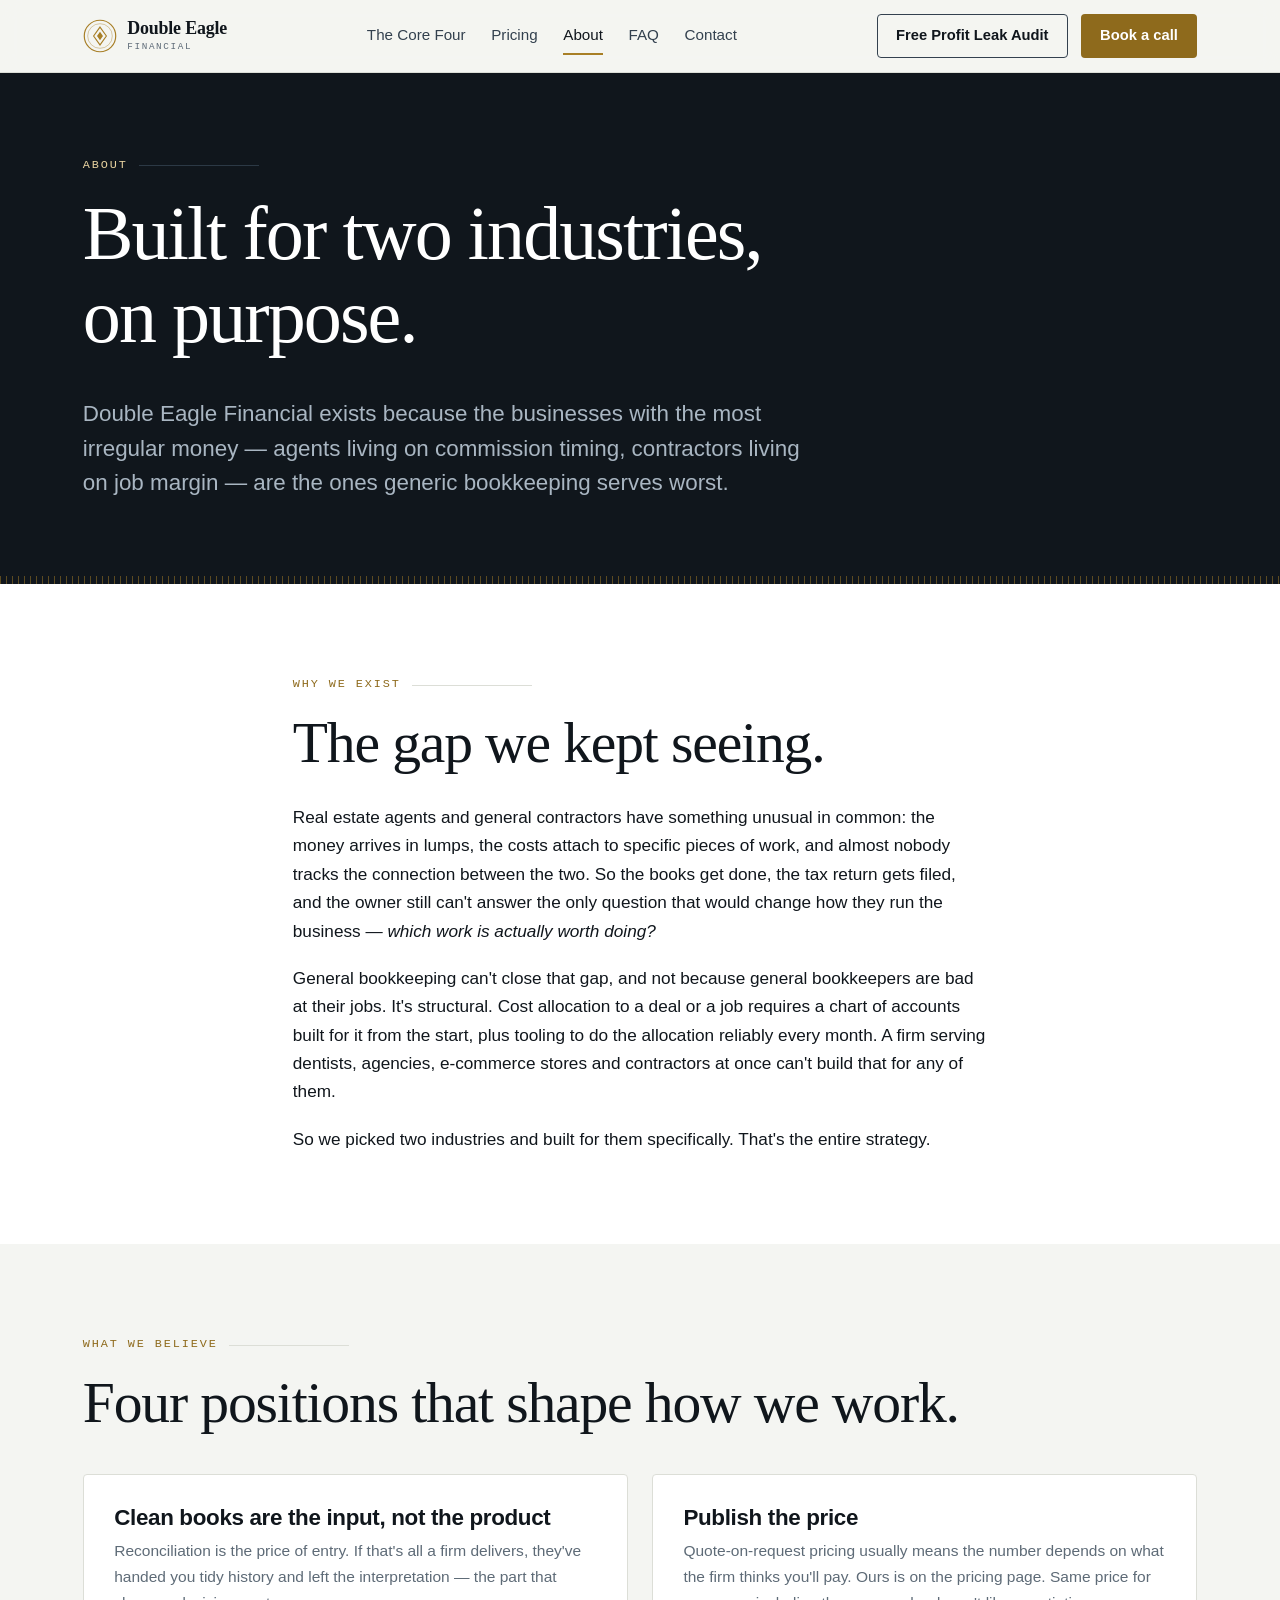
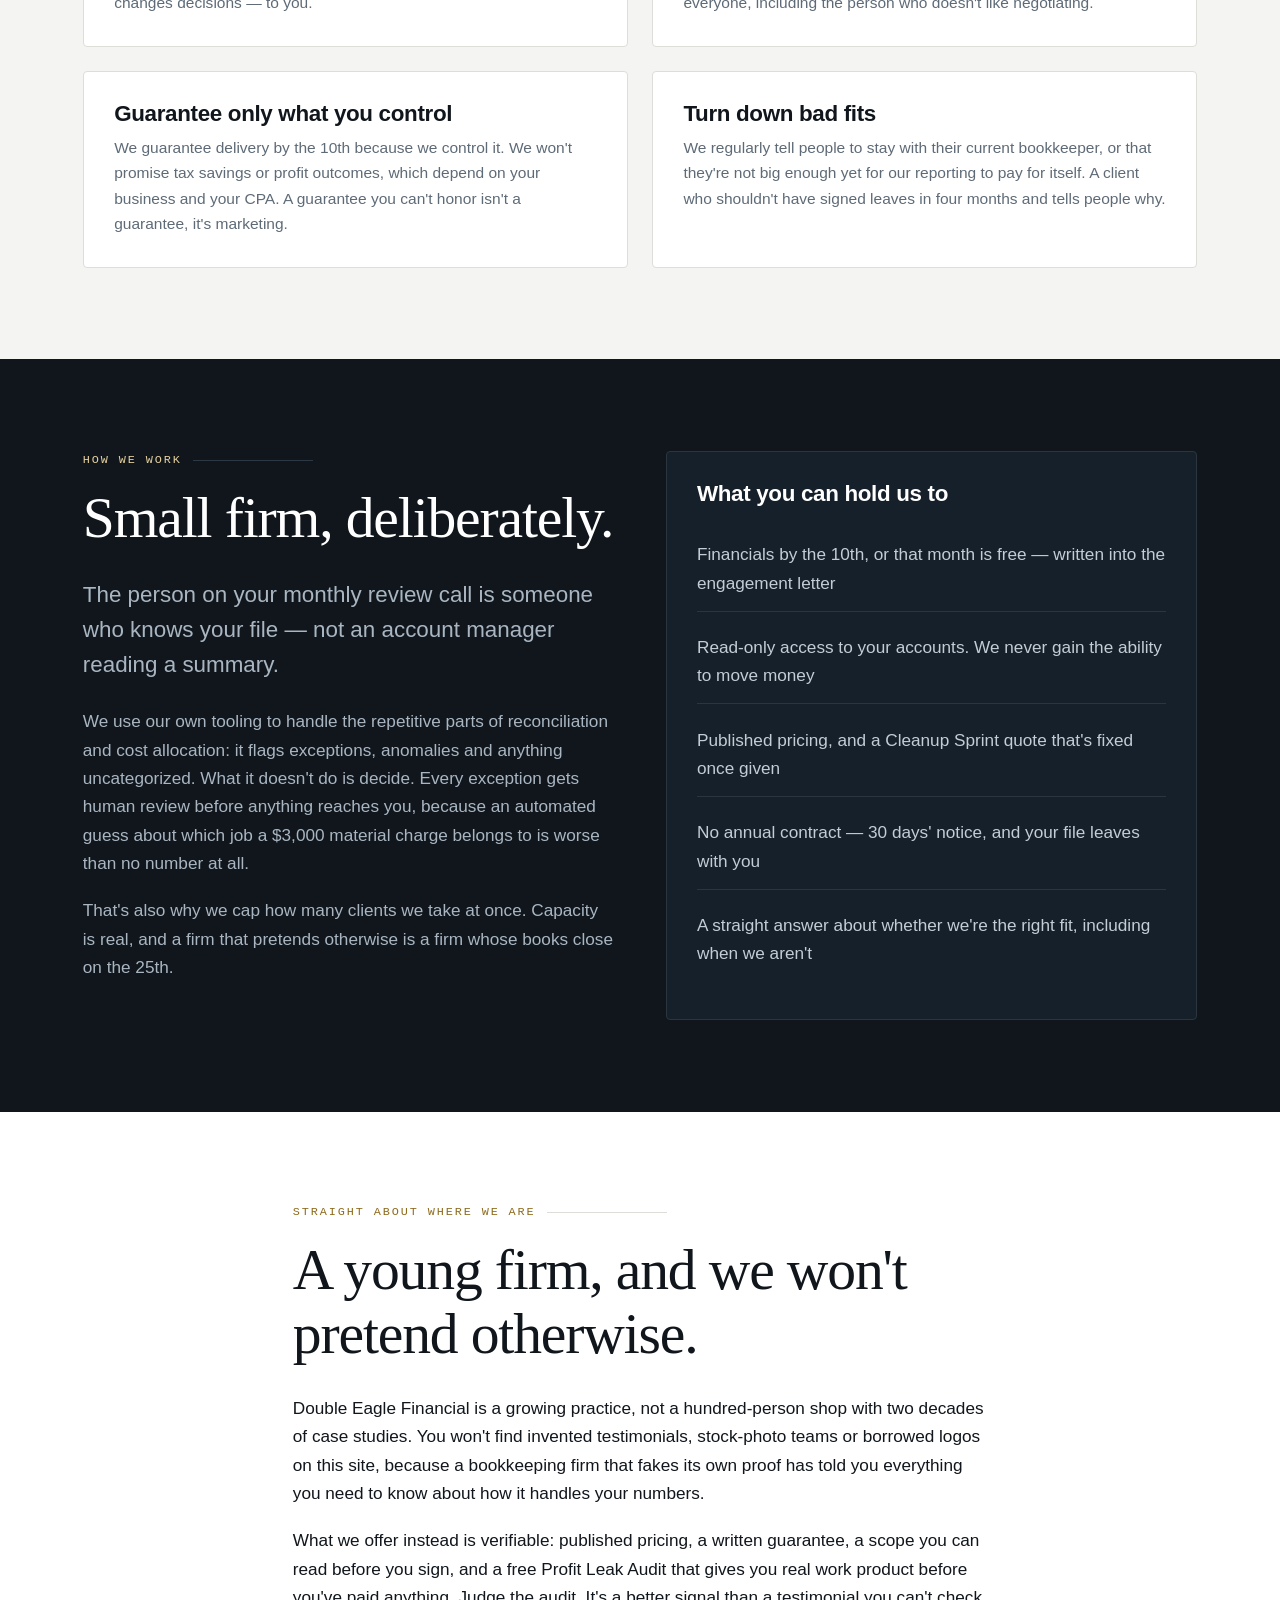
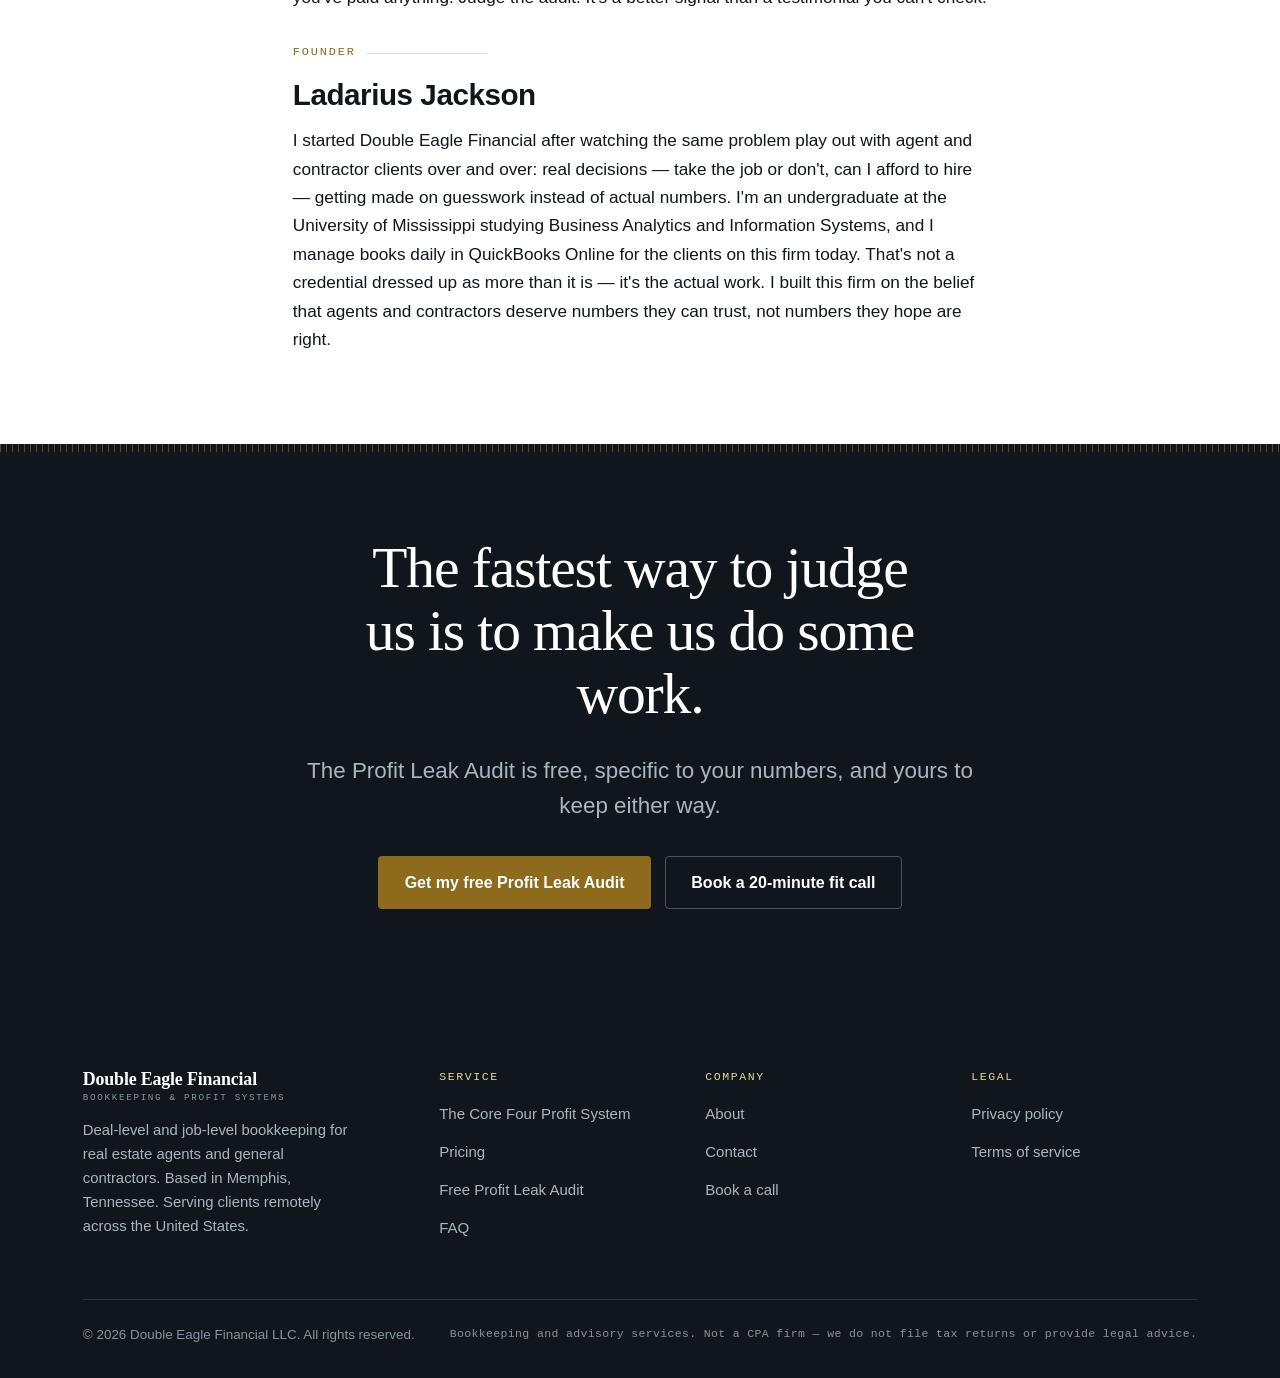
==== commit 7135ba19: "Update config.js, main.js, and about.html with new URLs, scroll function, and founder bio (6a987a7db" ====
--- a/about.html
+++ b/about.html
@@ -59,7 +59,7 @@
 
     <div class="header-cta">
       <a class="btn btn--ghost" href="/profit-leak-audit.html" data-cta="lead-magnet" data-cta-location="header">Free Profit Leak Audit</a>
-      <a class="btn btn--primary" href="/book-a-call.html" data-cta="book-call" data-cta-location="header" data-cal-trigger>Book a call</a>
+      <a class="btn btn--primary" href="/book-a-call.html" data-cta="book-call" data-cta-location="header">Book a call</a>
       <button class="nav-toggle" type="button" aria-expanded="false" aria-controls="primary-nav" aria-label="Open menu">
         <span></span>
       </button>
@@ -101,7 +101,7 @@
       </div>
       <div class="card">
         <h3>Guarantee only what you control</h3>
-        <p>We guarantee delivery by the 10th because we control it. We won't promise tax savings or profit outcomes, which depend on your business and your CPA. A guarantee you can't honour isn't a guarantee, it's marketing.</p>
+        <p>We guarantee delivery by the 10th because we control it. We won't promise tax savings or profit outcomes, which depend on your business and your CPA. A guarantee you can't honor isn't a guarantee, it's marketing.</p>
       </div>
       <div class="card">
         <h3>Turn down bad fits</h3>
@@ -118,7 +118,7 @@
         <p class="eyebrow">How we work</p>
         <h2>Small firm, deliberately.</h2>
         <p class="lede">The person on your monthly review call is someone who knows your file — not an account manager reading a summary.</p>
-        <p style="margin-top:1.5rem;color:#A9B6C2">We use our own tooling to handle the repetitive parts of reconciliation and cost allocation: it flags exceptions, anomalies and anything uncategorised. What it doesn't do is decide. Every exception gets human review before anything reaches you, because an automated guess about which job a $3,000 material charge belongs to is worse than no number at all.</p>
+        <p style="margin-top:1.5rem;color:#A9B6C2">We use our own tooling to handle the repetitive parts of reconciliation and cost allocation: it flags exceptions, anomalies and anything uncategorized. What it doesn't do is decide. Every exception gets human review before anything reaches you, because an automated guess about which job a $3,000 material charge belongs to is worse than no number at all.</p>
         <p style="color:#A9B6C2">That's also why we cap how many clients we take at once. Capacity is real, and a firm that pretends otherwise is a firm whose books close on the 25th.</p>
       </div>
       <div class="card card--ink">
@@ -141,9 +141,10 @@
     <h2>A young firm, and we won't pretend otherwise.</h2>
     <p>Double Eagle Financial is a growing practice, not a hundred-person shop with two decades of case studies. You won't find invented testimonials, stock-photo teams or borrowed logos on this site, because a bookkeeping firm that fakes its own proof has told you everything you need to know about how it handles your numbers.</p>
     <p>What we offer instead is verifiable: published pricing, a written guarantee, a scope you can read before you sign, and a free Profit Leak Audit that gives you real work product before you've paid anything. Judge the audit. It's a better signal than a testimonial you can't check.</p>
-    <div class="proof-placeholder" style="margin-top:2rem">
-      <span class="tag">Placeholder — founder bio &amp; credentials</span>
-      <p>Add a short founder paragraph here: relevant background, any certifications actually held, and why these two industries in particular. Keep it to what's verifiable — no borrowed authority.</p>
+    <div style="margin-top:2rem">
+      <p class="eyebrow">Founder</p>
+      <h3>Ladarius Jackson</h3>
+      <p>I started Double Eagle Financial after watching the same problem play out with agent and contractor clients over and over: real decisions — take the job or don't, can I afford to hire — getting made on guesswork instead of actual numbers. I'm an undergraduate at the University of Mississippi studying Business Analytics and Information Systems, and I manage books daily in QuickBooks Online for the clients on this firm today. That's not a credential dressed up as more than it is — it's the actual work. I built this firm on the belief that agents and contractors deserve numbers they can trust, not numbers they hope are right.</p>
     </div>
   </div>
 </section>
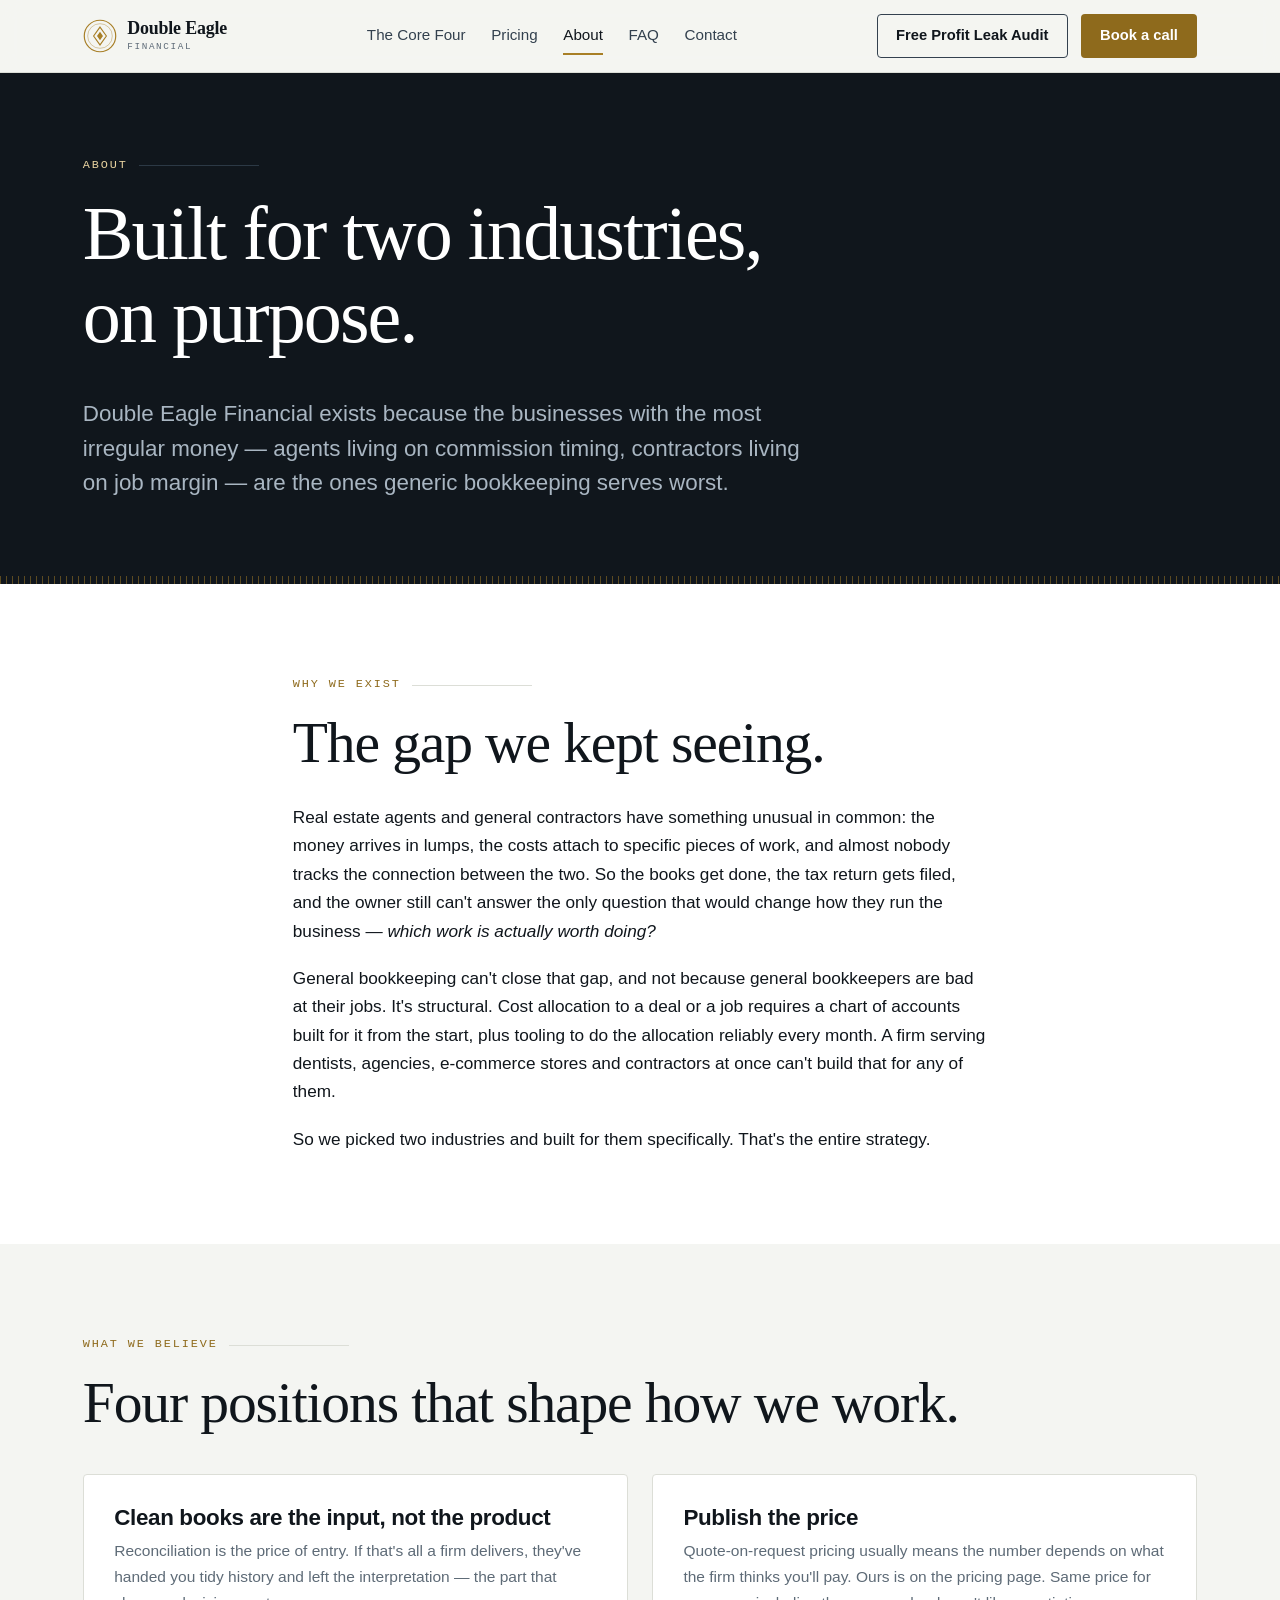
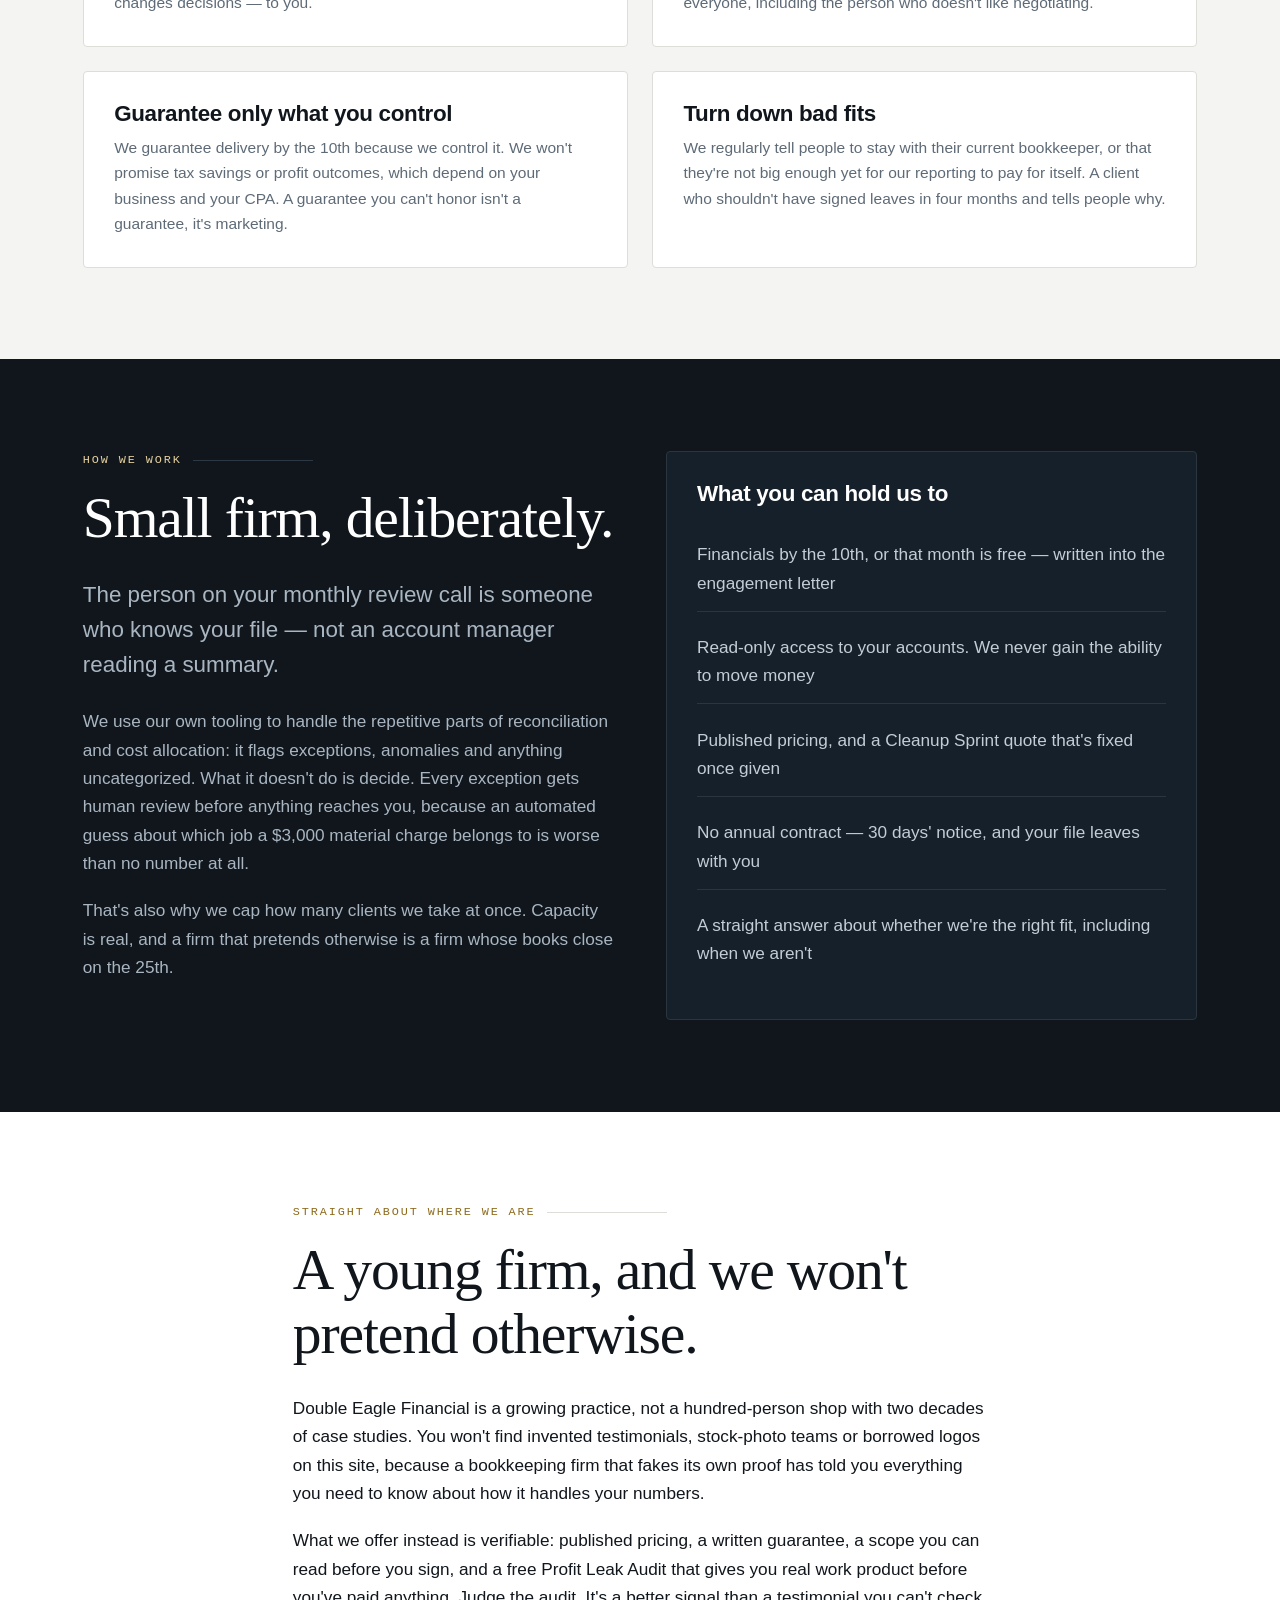
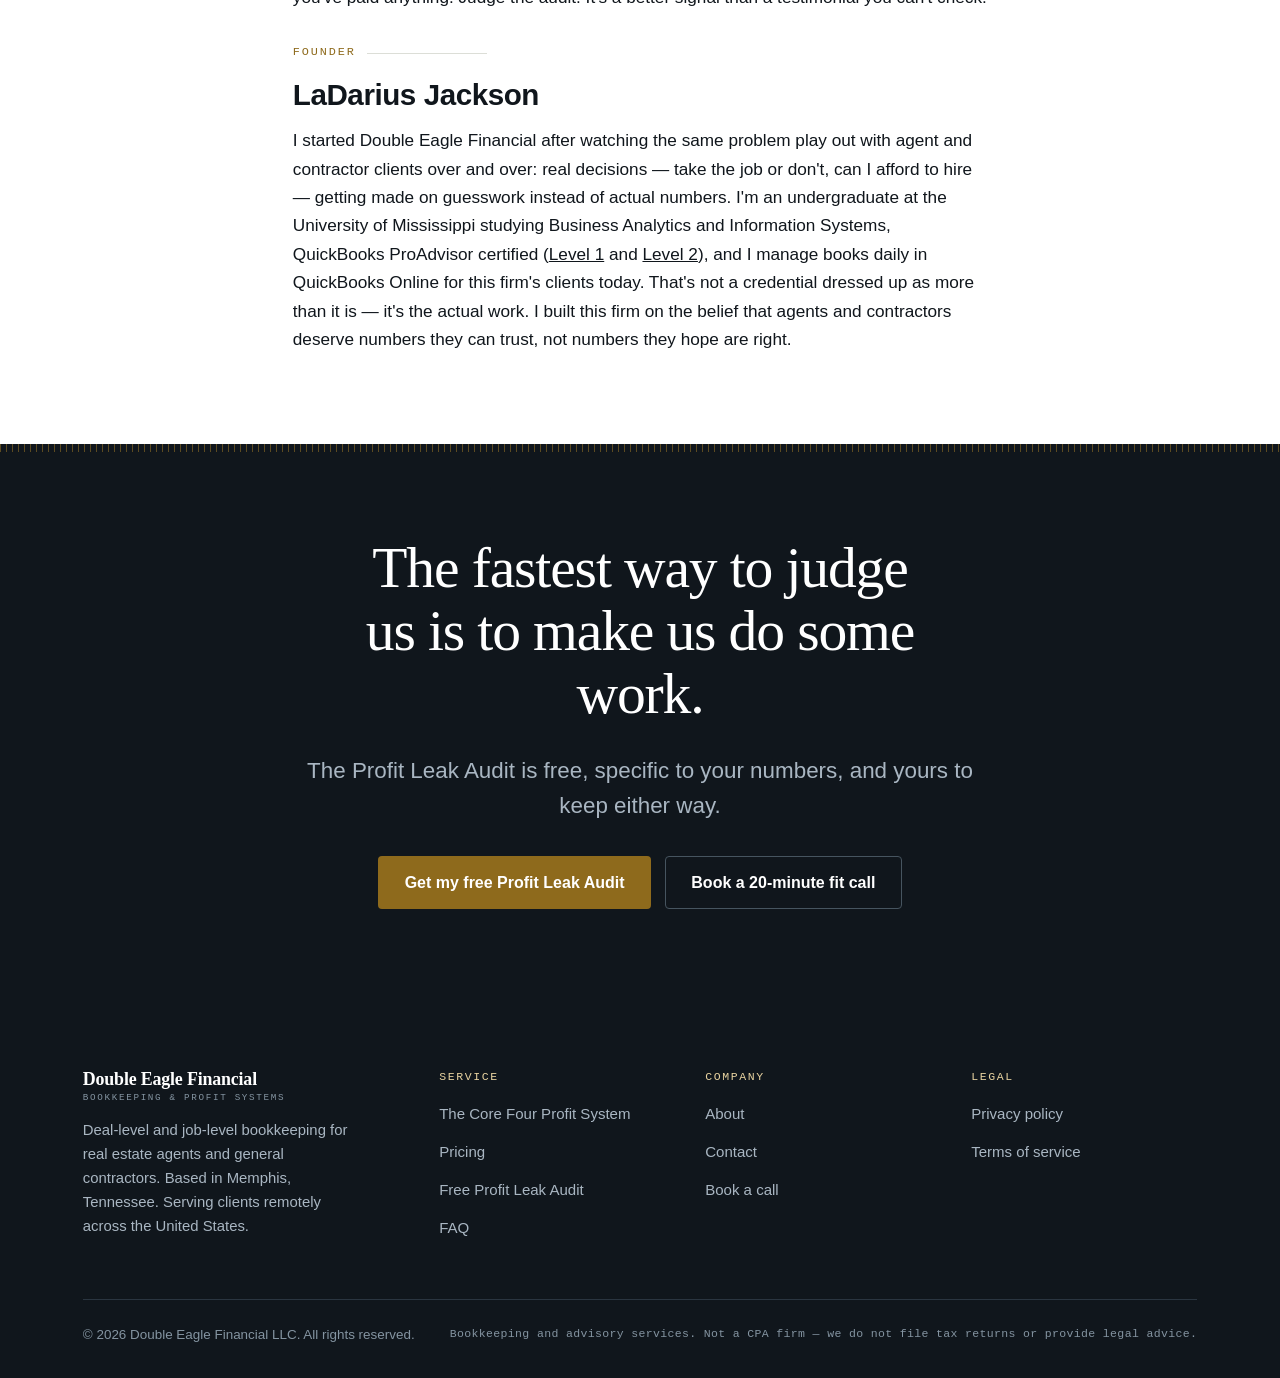
==== commit 4093992a: "Update text in pricing.html and replace founder bio in about.html (6a98c030dfdb2ae7c6d04240)" ====
--- a/about.html
+++ b/about.html
@@ -143,8 +143,8 @@
     <p>What we offer instead is verifiable: published pricing, a written guarantee, a scope you can read before you sign, and a free Profit Leak Audit that gives you real work product before you've paid anything. Judge the audit. It's a better signal than a testimonial you can't check.</p>
     <div style="margin-top:2rem">
       <p class="eyebrow">Founder</p>
-      <h3>Ladarius Jackson</h3>
-      <p>I started Double Eagle Financial after watching the same problem play out with agent and contractor clients over and over: real decisions — take the job or don't, can I afford to hire — getting made on guesswork instead of actual numbers. I'm an undergraduate at the University of Mississippi studying Business Analytics and Information Systems, and I manage books daily in QuickBooks Online for the clients on this firm today. That's not a credential dressed up as more than it is — it's the actual work. I built this firm on the belief that agents and contractors deserve numbers they can trust, not numbers they hope are right.</p>
+      <h3>LaDarius Jackson</h3>
+      <p>I started Double Eagle Financial after watching the same problem play out with agent and contractor clients over and over: real decisions — take the job or don't, can I afford to hire — getting made on guesswork instead of actual numbers. I'm an undergraduate at the University of Mississippi studying Business Analytics and Information Systems, QuickBooks ProAdvisor certified (<a href="https://www.credly.com/badges/bd55e51e-e5aa-4784-be9d-c4221d4fdba4" target="_blank" rel="noopener">Level 1</a> and <a href="https://www.credly.com/badges/90dfc20a-5f70-475e-a9a4-ffd9fdf0d732" target="_blank" rel="noopener">Level 2</a>), and I manage books daily in QuickBooks Online for this firm's clients today. That's not a credential dressed up as more than it is — it's the actual work. I built this firm on the belief that agents and contractors deserve numbers they can trust, not numbers they hope are right.</p>
     </div>
   </div>
 </section>
